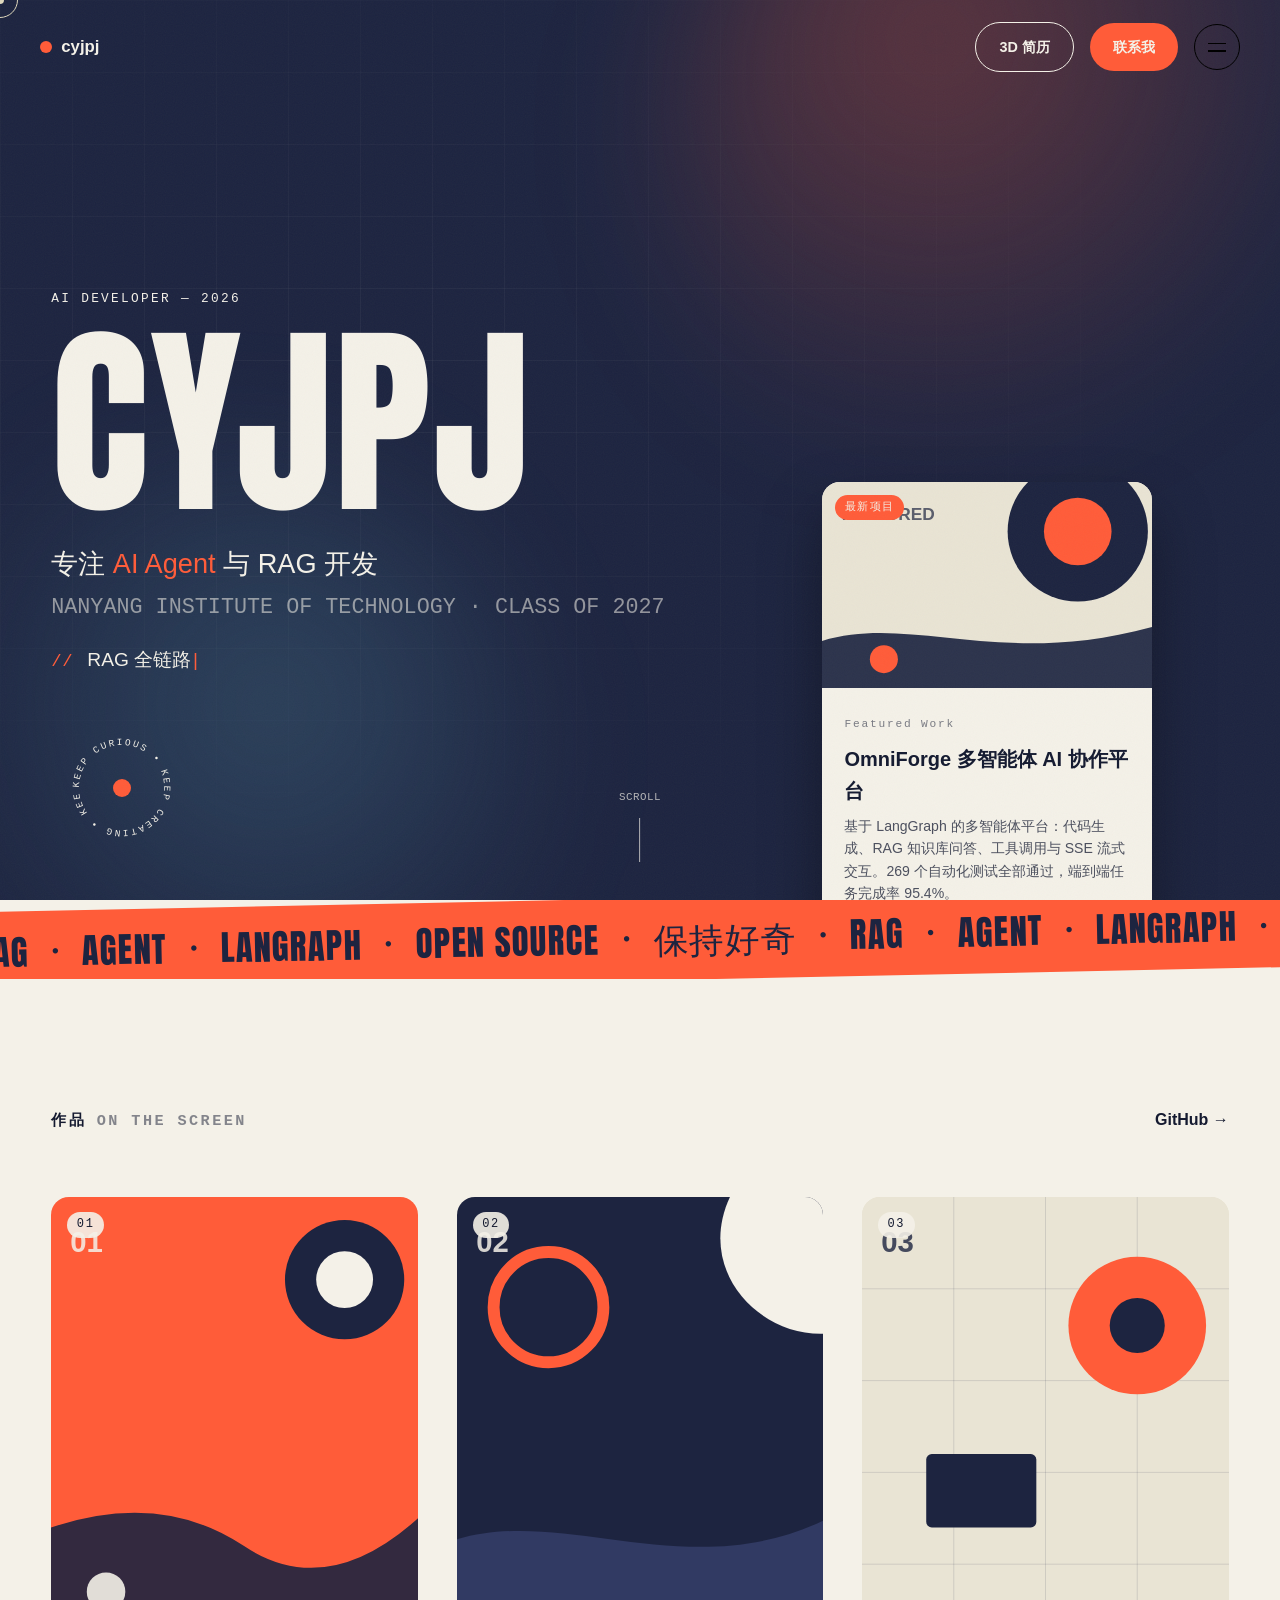
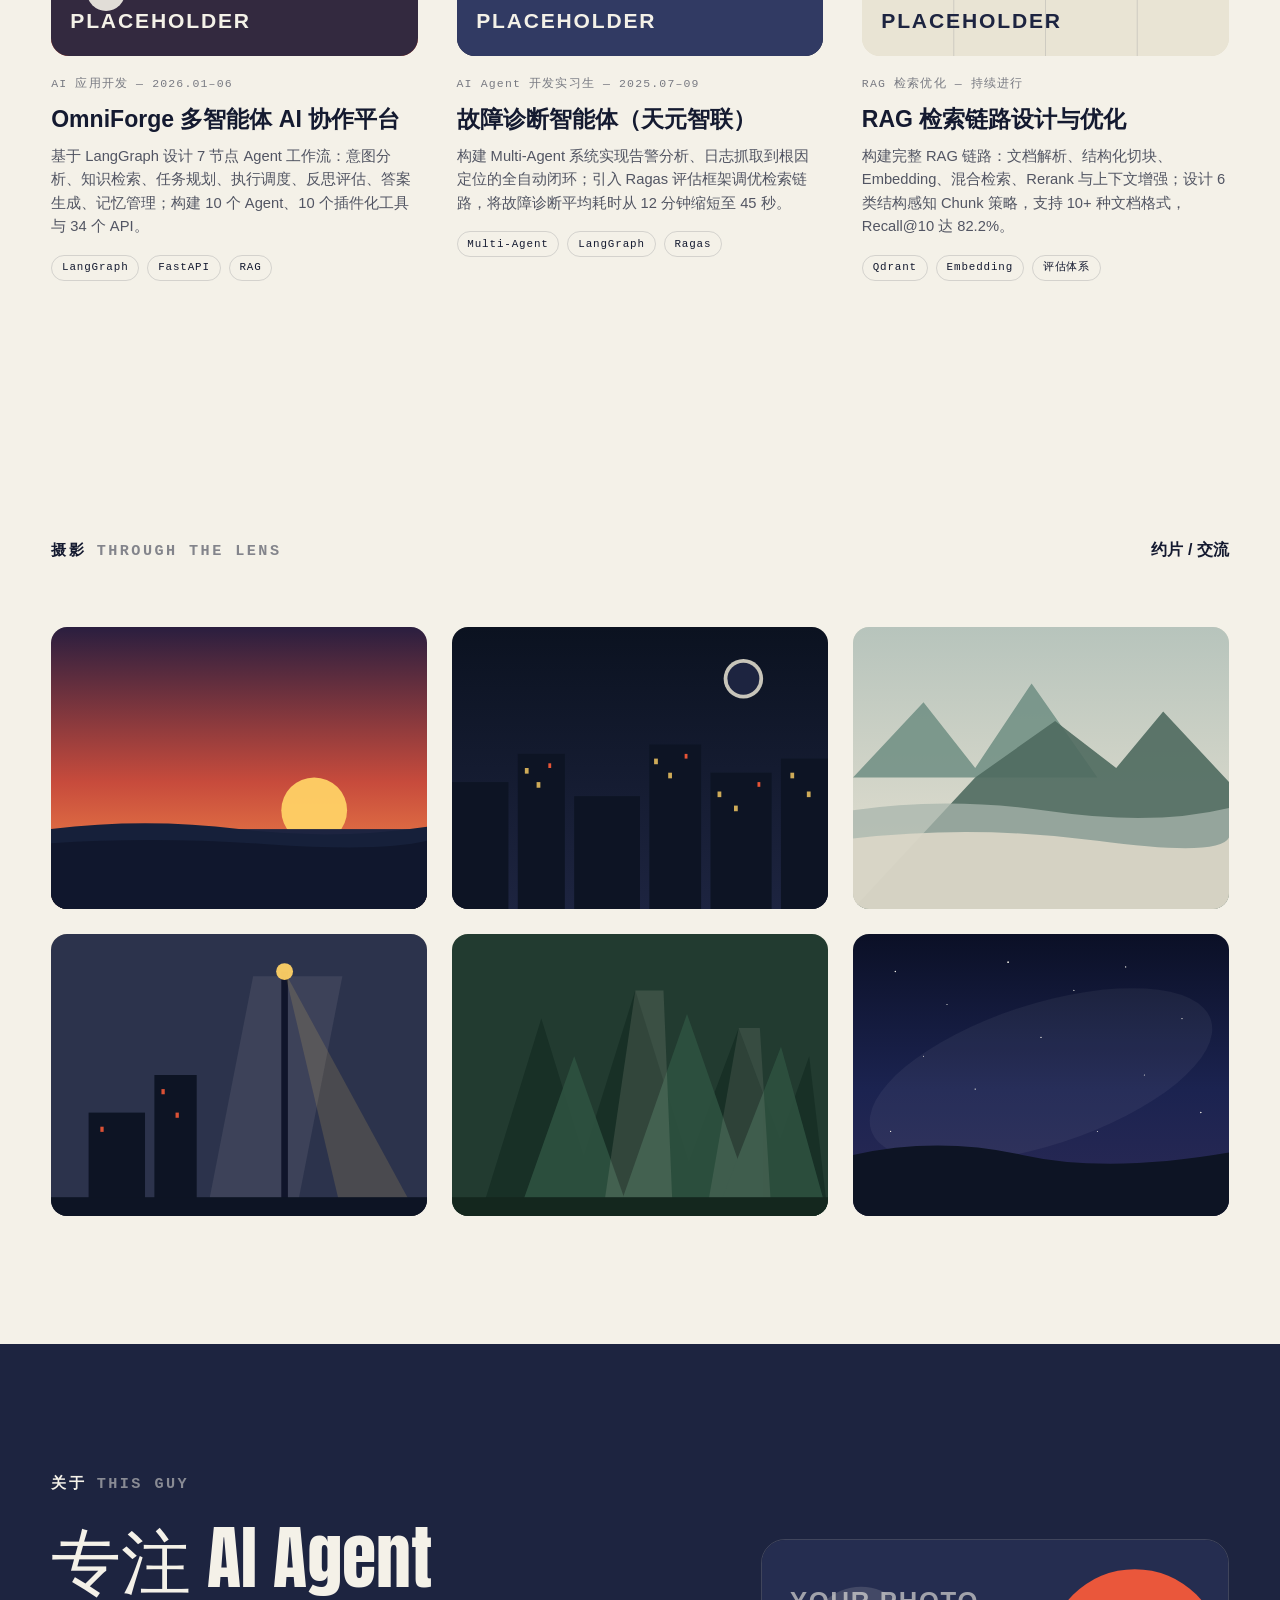
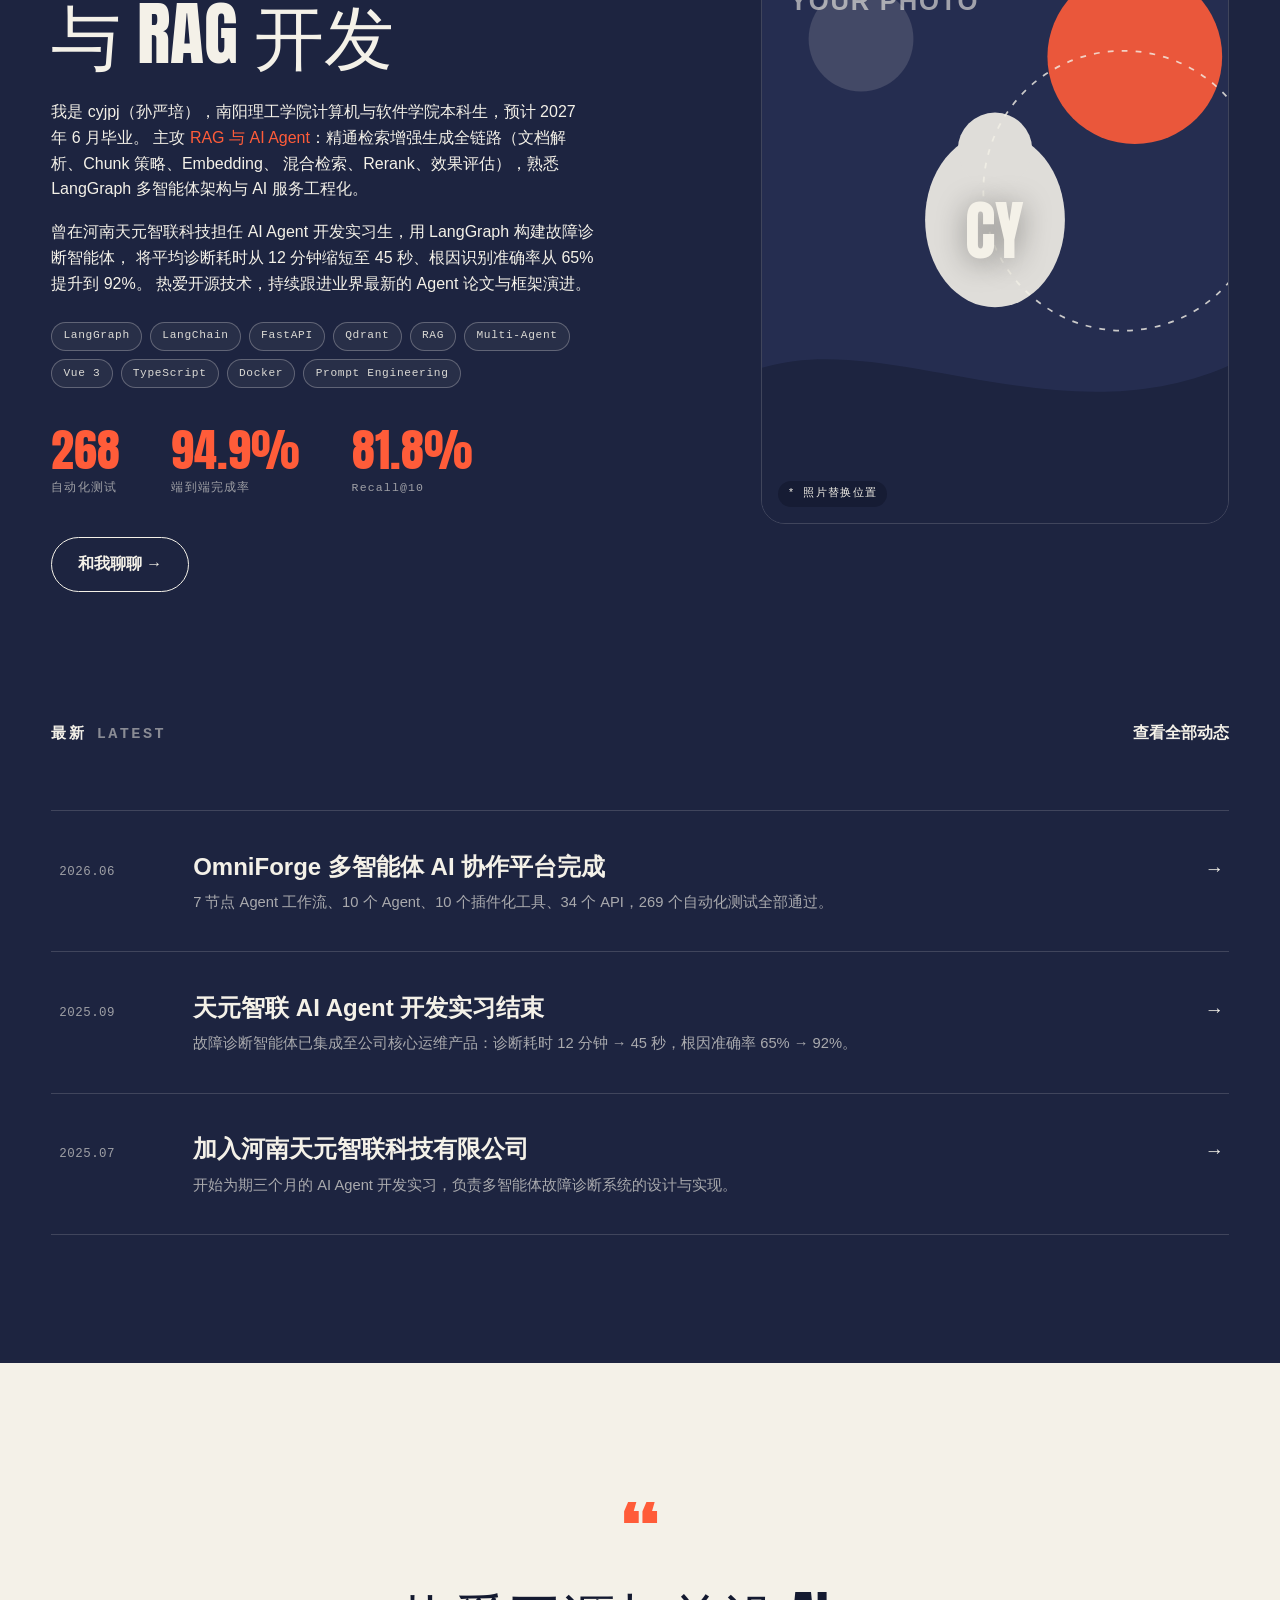
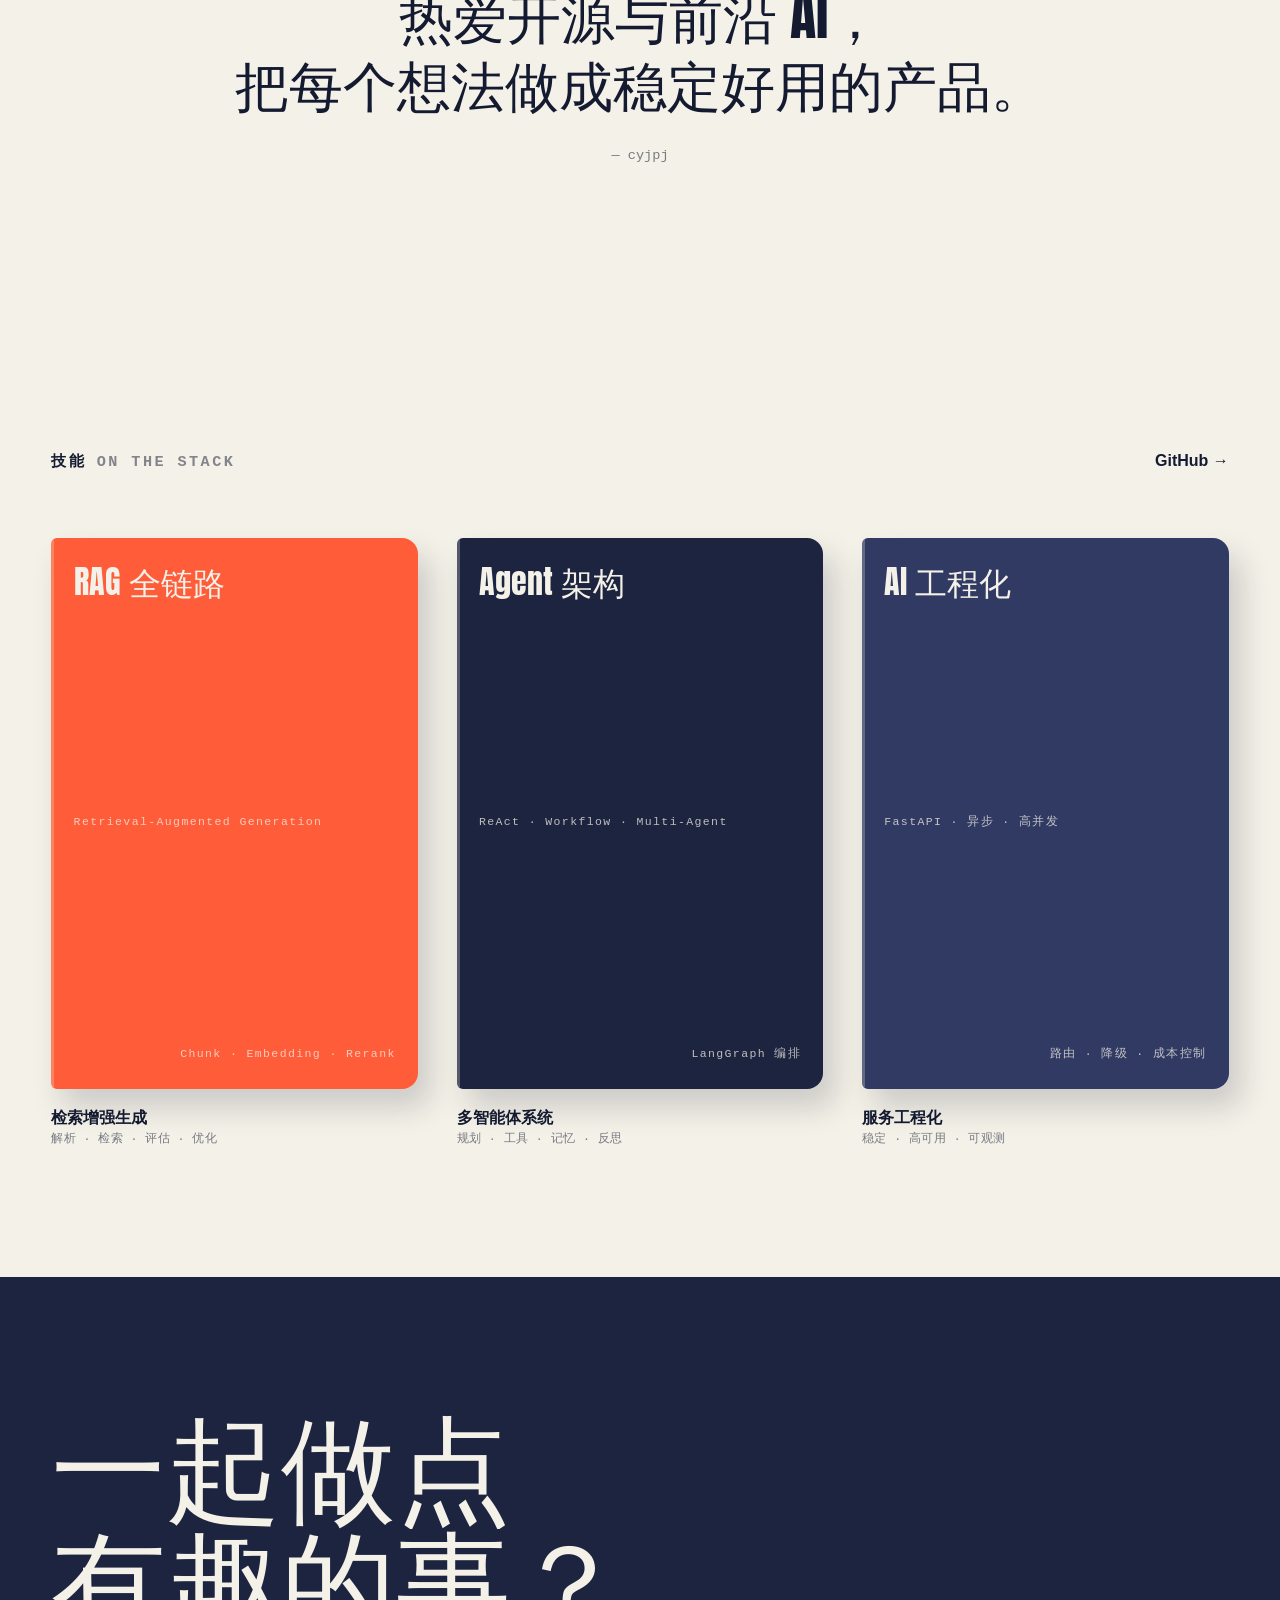
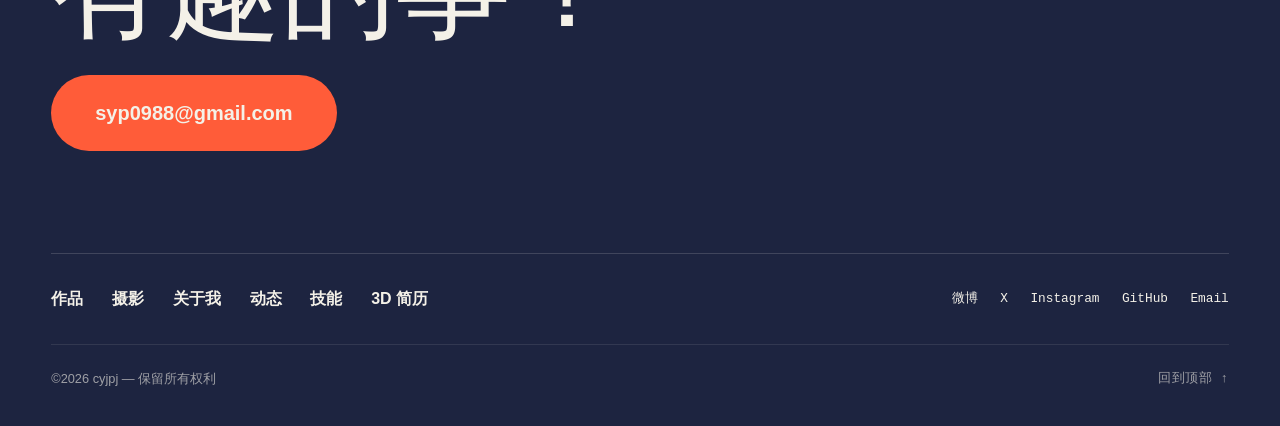
==== index.html @ 52d51491 "init: combined personal site (homepage + 3D resume)" ====
<!DOCTYPE html>
<html lang="zh-CN">
<head>
  <meta charset="UTF-8">
  <meta name="viewport" content="width=device-width, initial-scale=1">
  <title>cyjpj — AI 开发者 · RAG & Agent</title>
  <meta name="description" content="cyjpj（孙严培）——专注 RAG 与 AI Agent 开发的本科生，南阳理工学院计算机与软件学院。">

  <!-- Favicon（可替换为你自己的图标） -->
<link rel="icon" href="data:image/svg+xml,%3Csvg xmlns='http://www.w3.org/2000/svg' viewBox='0 0 64 64'%3E%3Crect width='64' height='64' rx='14' fill='%231D2440'/%3E%3Ccircle cx='46' cy='18' r='9' fill='%23FF5C39'/%3E%3Ctext x='14' y='46' font-family='Arial' font-weight='900' font-size='34' fill='%23F4F1E8'%3ECY%3C/text%3E%3C/svg%3E">

  <!-- 字体：Anton（英文大标题）+ Noto Sans SC（中文黑体）+ Space Grotesk（正文）+ Space Mono（标签） -->
  <link rel="preconnect" href="https://fonts.googleapis.com">
  <link rel="preconnect" href="https://fonts.gstatic.com" crossorigin>
  <link href="https://fonts.googleapis.com/css2?family=Anton&family=Noto+Sans+SC:wght@400;700;900&family=Space+Grotesk:wght@400;500;600&family=Space+Mono:wght@400;700&display=swap" rel="stylesheet">

  <link rel="stylesheet" href="css/style.css">
</head>
<body>

  <!-- ======== 顶部滚动进度条 ======== -->
  <div class="scroll-progress" id="scrollProgress" aria-hidden="true"></div>

  <!-- ======== 细腻噪点纹理 ======== -->
  <div class="noise-overlay" aria-hidden="true"></div>

  <!-- ======== 自定义光标（仅鼠标设备显示） ======== -->
  <div class="cursor-dot" aria-hidden="true"></div>
  <div class="cursor-ring" aria-hidden="true"></div>

  <!-- ======== 预加载动画：数字计数 + 进度条 ======== -->
  <div class="preloader" id="preloader" aria-hidden="true">
    <div class="preloader-inner">
      <span class="preloader-label">cyjpj</span>
      <span class="preloader-count" id="preloaderCount">000</span>
    </div>
    <div class="preloader-bar"><span id="preloaderBarFill"></span></div>
  </div>

  <!-- ======== 顶部导航 ======== -->
  <header class="header" id="header">
    <a class="logo" href="#top" aria-label="回到首页">
      <span class="logo-mark" aria-hidden="true"></span>
      cyjpj
    </a>
    <nav class="header-nav" aria-label="主导航">
      <a href="resume3d/site/" class="btn btn-pill btn-3d">3D 简历</a>
      <a href="#contact" class="btn btn-pill btn-coral">联系我</a>
      <button class="burger" id="burger" aria-label="打开菜单" aria-expanded="false" aria-controls="menu">
        <span class="burger-line"></span>
        <span class="burger-line"></span>
      </button>
    </nav>
  </header>

  <!-- ======== 全屏菜单 ======== -->
  <div class="menu" id="menu" aria-hidden="true">
    <nav class="menu-links" aria-label="全屏菜单">
      <a href="#works" class="menu-link"><span class="menu-index">01</span>作品</a>
      <a href="#photography" class="menu-link"><span class="menu-index">02</span>摄影</a>
      <a href="#about" class="menu-link"><span class="menu-index">03</span>关于我</a>
      <a href="#latest" class="menu-link"><span class="menu-index">04</span>动态</a>
      <a href="#skills" class="menu-link"><span class="menu-index">05</span>技能</a>
      <a href="#contact" class="menu-link"><span class="menu-index">06</span>联系</a>
      <a href="resume3d/site/" class="menu-link"><span class="menu-index">07</span>3D 简历</a>
    </nav>
    <div class="menu-foot">
      <p class="menu-mail">syp0988@gmail.com</p>
      <div class="menu-socials">
        <a href="#" aria-label="微博">微博</a>
        <a href="#" aria-label="X / Twitter">X</a>
        <a href="#" aria-label="Instagram">IG</a>
        <a href="#" aria-label="GitHub">GH</a>
      </div>
    </div>
  </div>

  <main id="top">
    <!-- ======== HERO ======== -->
    <section class="hero">
      <div class="hero-grid" aria-hidden="true"></div>
      <div class="container hero-inner">
        <p class="hero-eyebrow mono" data-reveal>AI DEVELOPER — 2026</p>
        <h1 class="hero-name" data-split aria-label="cyjpj">
          <span>cyjpj</span>
        </h1>
        <p class="hero-tagline" data-reveal>
          专注 <span class="accent-word">AI Agent</span> 与 RAG 开发<br>
          <span class="hero-tagline-en">NANYANG INSTITUTE OF TECHNOLOGY · CLASS OF 2027</span>
        </p>
        <p class="hero-roles" data-reveal>
          <span class="mono hero-roles-prefix">//</span>
          <span id="roleText">RAG 全链路设计</span><span class="caret" aria-hidden="true">|</span>
        </p>

        <!-- 最新作品卡片 -->
        <a href="#works" class="hero-card" data-reveal>
          <div class="hero-card-media">
            <img src="assets/featured.svg" alt="最新作品封面占位图">
            <span class="hero-card-badge mono">最新项目</span>
          </div>
          <div class="hero-card-body">
            <span class="mono hero-card-label">Featured Work</span>
            <h2>OmniForge 多智能体 AI 协作平台</h2>
            <p>基于 LangGraph 的多智能体平台：代码生成、RAG 知识库问答、工具调用与 SSE 流式交互。269 个自动化测试全部通过，端到端任务完成率 95.4%。</p>
            <span class="link-arrow">查看详情 →</span>
          </div>
        </a>
      </div>

      <!-- 旋转徽章 -->
      <div class="hero-badge" aria-hidden="true">
        <svg viewBox="0 0 100 100" class="hero-badge-svg">
          <defs>
            <path id="badgeCircle" d="M50,50 m-37,0 a37,37 0 1,1 74,0 a37,37 0 1,1 -74,0"></path>
          </defs>
          <text>
            <textPath href="#badgeCircle">KEEP CURIOUS • KEEP CREATING • KEEP GOING •</textPath>
          </text>
        </svg>
        <span class="hero-badge-dot"></span>
      </div>

      <div class="hero-scroll" aria-hidden="true">
        <span class="mono">SCROLL</span>
        <span class="hero-scroll-line"></span>
      </div>
    </section>

    <!-- ======== 滚动标语带 ======== -->
    <div class="marquee-outer" aria-hidden="true">
      <div class="marquee">
        <div class="marquee-track">
          <span>RAG</span><i>•</i><span>AGENT</span><i>•</i><span>LANGRAPH</span><i>•</i><span>OPEN SOURCE</span><i>•</i><span>保持好奇</span><i>•</i>
          <span>RAG</span><i>•</i><span>AGENT</span><i>•</i><span>LANGRAPH</span><i>•</i><span>OPEN SOURCE</span><i>•</i><span>保持好奇</span><i>•</i>
        </div>
      </div>
    </div>

    <!-- ======== 作品 ======== -->
    <section class="section works" id="works">
      <div class="container">
        <div class="section-head" data-reveal>
          <h2 class="section-label mono">作品 <em>on the screen</em></h2>
          <a href="https://github.com/syp0988-dotcom" target="_blank" rel="noopener noreferrer" class="link-arrow">GitHub →</a>
        </div>

        <div class="works-grid">
          <article class="work-card" data-reveal>
            <a href="#" class="work-card-link">
              <div class="work-media">
                <img src="assets/work-1.svg" alt="项目一占位图">
                <span class="work-num mono">01</span>
              </div>
              <div class="work-body">
                <p class="mono work-meta">AI 应用开发 — 2026.01–06</p>
                <h3>OmniForge 多智能体 AI 协作平台</h3>
                <p class="work-desc">基于 LangGraph 设计 7 节点 Agent 工作流：意图分析、知识检索、任务规划、执行调度、反思评估、答案生成、记忆管理；构建 10 个 Agent、10 个插件化工具与 34 个 API。</p>
                <div class="work-tags">
                  <span>LangGraph</span><span>FastAPI</span><span>RAG</span>
                </div>
              </div>
            </a>
          </article>

          <article class="work-card" data-reveal>
            <a href="#" class="work-card-link">
              <div class="work-media">
                <img src="assets/work-2.svg" alt="项目二占位图">
                <span class="work-num mono">02</span>
              </div>
              <div class="work-body">
                <p class="mono work-meta">AI Agent 开发实习生 — 2025.07–09</p>
                <h3>故障诊断智能体（天元智联）</h3>
                <p class="work-desc">构建 Multi-Agent 系统实现告警分析、日志抓取到根因定位的全自动闭环；引入 Ragas 评估框架调优检索链路，将故障诊断平均耗时从 12 分钟缩短至 45 秒。</p>
                <div class="work-tags">
                  <span>Multi-Agent</span><span>LangGraph</span><span>Ragas</span>
                </div>
              </div>
            </a>
          </article>

          <article class="work-card" data-reveal>
            <a href="#" class="work-card-link">
              <div class="work-media">
                <img src="assets/work-3.svg" alt="项目三占位图">
                <span class="work-num mono">03</span>
              </div>
              <div class="work-body">
                <p class="mono work-meta">RAG 检索优化 — 持续进行</p>
                <h3>RAG 检索链路设计与优化</h3>
                <p class="work-desc">构建完整 RAG 链路：文档解析、结构化切块、Embedding、混合检索、Rerank 与上下文增强；设计 6 类结构感知 Chunk 策略，支持 10+ 种文档格式，Recall@10 达 82.2%。</p>
                <div class="work-tags">
                  <span>Qdrant</span><span>Embedding</span><span>评估体系</span>
                </div>
              </div>
            </a>
          </article>
        </div>
      </div>
    </section>

    <!-- ======== 摄影 ======== -->
    <section class="section photography" id="photography">
      <div class="container">
        <div class="section-head" data-reveal>
          <h2 class="section-label mono">摄影 <em>through the lens</em></h2>
          <a href="#contact" class="link-arrow">约片 / 交流</a>
        </div>

        <div class="photo-grid">
          <figure class="photo-card" data-reveal>
            <button class="photo-open" data-full="assets/photo-1.svg" data-caption="日落时分 · 海边" aria-label="查看大图：日落时分">
              <img src="assets/photo-1.svg" alt="日落时分" loading="lazy">
              <figcaption>
                <span class="photo-title">日落时分</span>
                <span class="mono photo-loc">海边 · 占位照片</span>
              </figcaption>
            </button>
          </figure>
          <figure class="photo-card" data-reveal>
            <button class="photo-open" data-full="assets/photo-2.svg" data-caption="城市夜色 · 街头" aria-label="查看大图：城市夜色">
              <img src="assets/photo-2.svg" alt="城市夜色" loading="lazy">
              <figcaption>
                <span class="photo-title">城市夜色</span>
                <span class="mono photo-loc">街头 · 占位照片</span>
              </figcaption>
            </button>
          </figure>
          <figure class="photo-card" data-reveal>
            <button class="photo-open" data-full="assets/photo-3.svg" data-caption="山间晨雾 · 远行" aria-label="查看大图：山间晨雾">
              <img src="assets/photo-3.svg" alt="山间晨雾" loading="lazy">
              <figcaption>
                <span class="photo-title">山间晨雾</span>
                <span class="mono photo-loc">远行 · 占位照片</span>
              </figcaption>
            </button>
          </figure>
          <figure class="photo-card" data-reveal>
            <button class="photo-open" data-full="assets/photo-4.svg" data-caption="街头光影 · 老城" aria-label="查看大图：街头光影">
              <img src="assets/photo-4.svg" alt="街头光影" loading="lazy">
              <figcaption>
                <span class="photo-title">街头光影</span>
                <span class="mono photo-loc">老城 · 占位照片</span>
              </figcaption>
            </button>
          </figure>
          <figure class="photo-card" data-reveal>
            <button class="photo-open" data-full="assets/photo-5.svg" data-caption="森林深处 · 徒步" aria-label="查看大图：森林深处">
              <img src="assets/photo-5.svg" alt="森林深处" loading="lazy">
              <figcaption>
                <span class="photo-title">森林深处</span>
                <span class="mono photo-loc">徒步 · 占位照片</span>
              </figcaption>
            </button>
          </figure>
          <figure class="photo-card" data-reveal>
            <button class="photo-open" data-full="assets/photo-6.svg" data-caption="星空之下 · 露营" aria-label="查看大图：星空之下">
              <img src="assets/photo-6.svg" alt="星空之下" loading="lazy">
              <figcaption>
                <span class="photo-title">星空之下</span>
                <span class="mono photo-loc">露营 · 占位照片</span>
              </figcaption>
            </button>
          </figure>
        </div>
      </div>
    </section>

    <!-- ======== 关于我 ======== -->
    <section class="section about" id="about">
      <div class="container about-grid">
        <div class="about-copy">
          <h2 class="section-label mono section-label-light" data-reveal>关于 <em>this guy</em></h2>
          <h3 class="about-headline" data-split data-reveal>专注 AI Agent<br>与 RAG 开发</h3>
          <p class="about-text" data-reveal>
            我是 cyjpj（孙严培），南阳理工学院计算机与软件学院本科生，预计 2027 年 6 月毕业。
            主攻 <em>RAG 与 AI Agent</em>：精通检索增强生成全链路（文档解析、Chunk 策略、Embedding、
            混合检索、Rerank、效果评估），熟悉 LangGraph 多智能体架构与 AI 服务工程化。
          </p>
          <p class="about-text" data-reveal>
            曾在河南天元智联科技担任 AI Agent 开发实习生，用 LangGraph 构建故障诊断智能体，
            将平均诊断耗时从 12 分钟缩短至 45 秒、根因识别准确率从 65% 提升到 92%。
            热爱开源技术，持续跟进业界最新的 Agent 论文与框架演进。
          </p>
          <div class="skill-chips" data-reveal>
            <span>LangGraph</span><span>LangChain</span><span>FastAPI</span><span>Qdrant</span><span>RAG</span><span>Multi-Agent</span><span>Vue 3</span><span>TypeScript</span><span>Docker</span><span>Prompt Engineering</span>
          </div>
          <div class="about-stats" data-reveal>
            <div class="stat"><strong data-count="269" data-suffix="">0</strong><span>自动化测试</span></div>
            <div class="stat"><strong data-count="95.4" data-suffix="%">0</strong><span>端到端完成率</span></div>
            <div class="stat"><strong data-count="82.2" data-suffix="%">0</strong><span>Recall@10</span></div>
          </div>
          <a href="#contact" class="btn btn-pill btn-outline" data-reveal>和我聊聊 →</a>
        </div>

        <div class="about-portrait" data-reveal>
          <img src="assets/portrait.svg" alt="个人照片占位图">
          <span class="portrait-initials">CY</span>
          <span class="portrait-tag mono">* 照片替换位置</span>
        </div>
      </div>
    </section>

    <!-- ======== 最新动态 ======== -->
    <section class="section latest" id="latest">
      <div class="container">
        <div class="section-head" data-reveal>
          <h2 class="section-label mono section-label-light">最新 <em>Latest</em></h2>
          <a href="#" class="link-arrow">查看全部动态</a>
        </div>

        <div class="news-list">
          <a href="#" class="news-item" data-reveal>
            <time class="mono news-date">2026.06</time>
            <div class="news-body">
              <h3>OmniForge 多智能体 AI 协作平台完成</h3>
              <p>7 节点 Agent 工作流、10 个 Agent、10 个插件化工具、34 个 API，269 个自动化测试全部通过。</p>
            </div>
            <span class="news-arrow mono">→</span>
          </a>
          <a href="#" class="news-item" data-reveal>
            <time class="mono news-date">2025.09</time>
            <div class="news-body">
              <h3>天元智联 AI Agent 开发实习结束</h3>
              <p>故障诊断智能体已集成至公司核心运维产品：诊断耗时 12 分钟 → 45 秒，根因准确率 65% → 92%。</p>
            </div>
            <span class="news-arrow mono">→</span>
          </a>
          <a href="#" class="news-item" data-reveal>
            <time class="mono news-date">2025.07</time>
            <div class="news-body">
              <h3>加入河南天元智联科技有限公司</h3>
              <p>开始为期三个月的 AI Agent 开发实习，负责多智能体故障诊断系统的设计与实现。</p>
            </div>
            <span class="news-arrow mono">→</span>
          </a>
        </div>
      </div>
    </section>

    <!-- ======== 金句 ======== -->
    <section class="quote" data-reveal>
      <div class="container">
        <blockquote>
          <span class="quote-mark" aria-hidden="true">“</span>
          <p data-split>热爱开源与前沿 AI，<br>把每个想法做成稳定好用的产品。</p>
          <cite>— cyjpj</cite>
        </blockquote>
      </div>
    </section>

    <!-- ======== 书籍 ======== -->
    <section class="section books" id="skills">
      <div class="container">
        <div class="section-head" data-reveal>
          <h2 class="section-label mono">技能 <em>on the stack</em></h2>
          <a href="https://github.com/syp0988-dotcom" target="_blank" rel="noopener noreferrer" class="link-arrow">GitHub →</a>
        </div>

        <div class="books-grid">
          <a href="#" class="book" data-reveal>
            <div class="book-cover cover-a">
              <span class="book-title">RAG 全链路</span>
              <span class="book-author mono">Retrieval-Augmented Generation</span>
              <span class="book-year mono">Chunk · Embedding · Rerank</span>
            </div>
            <p class="book-name">检索增强生成</p>
            <p class="mono book-sub">解析 · 检索 · 评估 · 优化</p>
          </a>
          <a href="#" class="book" data-reveal>
            <div class="book-cover cover-b">
              <span class="book-title">Agent 架构</span>
              <span class="book-author mono">ReAct · Workflow · Multi-Agent</span>
              <span class="book-year mono">LangGraph 编排</span>
            </div>
            <p class="book-name">多智能体系统</p>
            <p class="mono book-sub">规划 · 工具 · 记忆 · 反思</p>
          </a>
          <a href="#" class="book" data-reveal>
            <div class="book-cover cover-c">
              <span class="book-title">AI 工程化</span>
              <span class="book-author mono">FastAPI · 异步 · 高并发</span>
              <span class="book-year mono">路由 · 降级 · 成本控制</span>
            </div>
            <p class="book-name">服务工程化</p>
            <p class="mono book-sub">稳定 · 高可用 · 可观测</p>
          </a>
        </div>
      </div>
    </section>
  </main>

  <!-- ======== 联系 / 页脚 ======== -->
  <footer class="footer" id="contact">
    <div class="container">
      <h2 class="footer-headline" data-split>一起做点<br>有趣的事？</h2>
      <a href="mailto:syp0988@gmail.com" class="btn btn-pill btn-coral btn-big" data-reveal>syp0988@gmail.com</a>

      <div class="footer-mid">
        <nav class="footer-nav" aria-label="页脚导航">
          <a href="#works">作品</a>
          <a href="#photography">摄影</a>
          <a href="#about">关于我</a>
          <a href="#latest">动态</a>
          <a href="#skills">技能</a>
          <a href="resume3d/site/">3D 简历</a>
        </nav>
        <div class="footer-socials">
          <a href="#" aria-label="微博">微博</a>
          <a href="#" aria-label="X / Twitter">X</a>
          <a href="#" aria-label="Instagram">Instagram</a>
          <a href="#" aria-label="GitHub">GitHub</a>
          <a href="#" aria-label="邮件">Email</a>
        </div>
      </div>

      <div class="footer-bottom">
        <p>©2026 cyjpj — 保留所有权利</p>
        <a href="#top" class="to-top mono">回到顶部 ↑</a>
      </div>
    </div>
  </footer>

  <!-- ======== 回到顶部 ======== -->
  <button class="to-top-btn" id="toTopBtn" aria-label="回到顶部" title="回到顶部">↑</button>

  <!-- ======== 灯箱（摄影大图） ======== -->
  <div class="lightbox" id="lightbox" aria-hidden="true">
    <button class="lightbox-close" id="lightboxClose" aria-label="关闭">&times;</button>
    <figure class="lightbox-figure">
      <img id="lightboxImg" src="" alt="">
      <figcaption id="lightboxCaption"></figcaption>
    </figure>
  </div>

  <script src="js/main.js"></script>
</body>
</html>
---- css/style.css ----
/* ============================================================
   个人网站 — 灵感来自 Trevor Noah 官网
   配色：深藏青 + 米白 + 珊瑚橙
   字体：Anton / Noto Sans SC / Space Grotesk / Space Mono
   ============================================================ */

:root {
  --navy: #1d2440;
  --navy-2: #252d50;
  --navy-3: #313a63;
  --cream: #f4f1e8;
  --cream-2: #e9e4d4;
  --coral: #ff5c39;
  --ink: #141a30;
  --line-dark: rgba(244, 241, 232, 0.16);
  --line-light: rgba(20, 26, 48, 0.14);

  --font-display: "Anton", "Noto Sans SC", sans-serif;
  --font-body: "Space Grotesk", "Noto Sans SC", sans-serif;
  --font-mono: "Space Mono", monospace;

  --ease-out: cubic-bezier(0.16, 1, 0.3, 1);
  --speed: 0.9s;
}

*,
*::before,
*::after {
  box-sizing: border-box;
  margin: 0;
  padding: 0;
}

html {
  scroll-behavior: smooth;
}

body {
  font-family: var(--font-body);
  background: var(--cream);
  color: var(--ink);
  line-height: 1.6;
  overflow-x: hidden;
  -webkit-font-smoothing: antialiased;
}

img {
  display: block;
  max-width: 100%;
}

a {
  color: inherit;
  text-decoration: none;
}

::selection {
  background: var(--coral);
  color: var(--cream);
}

.mono {
  font-family: var(--font-mono);
  letter-spacing: 0.04em;
}

.container {
  width: min(1200px, 92vw);
  margin-inline: auto;
}

.btn {
  display: inline-flex;
  align-items: center;
  justify-content: center;
  gap: 0.5em;
  font-weight: 600;
  cursor: pointer;
  transition: transform 0.35s var(--ease-out);
}

.btn:hover {
  transform: translateY(-2px);
}

.btn-pill {
  position: relative;
  overflow: hidden;
  border-radius: 100px;
  padding: 0.85em 1.6em;
  isolation: isolate;
}

.btn-pill::after {
  content: "";
  position: absolute;
  inset: 0;
  z-index: -1;
  background: var(--cream);
  transform: scaleX(0);
  transform-origin: right;
  transition: transform 0.5s var(--ease-out);
}

.btn-pill:hover::after {
  transform: scaleX(1);
  transform-origin: left;
}

.btn-coral {
  background: var(--coral);
  color: var(--cream);
}

.btn-outline {
  border: 1.5px solid var(--cream);
  color: var(--cream);
}

.btn-3d {
  border: 1.5px solid currentColor;
  background: transparent;
  color: inherit;
}

.btn-3d::after {
  background: var(--coral);
}

.btn-3d:hover {
  color: var(--cream);
}

.btn-big {
  font-size: clamp(1rem, 2vw, 1.25rem);
  padding: 1.1em 2.2em;
}

.link-arrow {
  display: inline-flex;
  align-items: center;
  gap: 0.6em;
  font-weight: 600;
  transition: gap 0.35s var(--ease-out);
}

.link-arrow:hover {
  gap: 1.1em;
}

/* ---------- 顶部滚动进度条 ---------- */
.scroll-progress {
  position: fixed;
  top: 0;
  left: 0;
  height: 3px;
  width: 0%;
  background: linear-gradient(90deg, var(--coral), #ff9a4d);
  z-index: 120;
  pointer-events: none;
}

/* ---------- 自定义光标 ---------- */
.cursor-dot,
.cursor-ring {
  position: fixed;
  top: 0;
  left: 0;
  pointer-events: none;
  z-index: 300;
  border-radius: 50%;
  mix-blend-mode: difference;
  background: #fff;
}

.cursor-dot {
  width: 8px;
  height: 8px;
  margin: -4px 0 0 -4px;
}

.cursor-ring {
  width: 36px;
  height: 36px;
  margin: -18px 0 0 -18px;
  background: transparent;
  border: 1.5px solid #fff;
  transition: transform 0.25s var(--ease-out), opacity 0.3s;
}

.cursor-ring.is-hover {
  transform: scale(1.7);
  opacity: 0.6;
}

@media (hover: none), (pointer: coarse) {
  .cursor-dot,
  .cursor-ring {
    display: none;
  }
}

/* ---------- 预加载器 ---------- */
.preloader {
  position: fixed;
  inset: 0;
  z-index: 200;
  background: var(--navy);
  color: var(--cream);
  display: flex;
  flex-direction: column;
  justify-content: flex-end;
  transition: transform 0.9s var(--ease-out) 0.15s;
}

.preloader.is-done {
  transform: translateY(-100%);
}

.preloader-inner {
  display: flex;
  align-items: flex-end;
  justify-content: space-between;
  padding: clamp(1.2rem, 4vw, 2.5rem);
}

.preloader-label {
  font-family: var(--font-mono);
  font-size: 0.85rem;
  letter-spacing: 0.12em;
  opacity: 0.6;
}

.preloader-count {
  font-family: var(--font-display);
  font-size: clamp(4rem, 14vw, 10rem);
  line-height: 0.9;
}

.preloader-bar {
  width: 100%;
  height: 4px;
  background: rgba(244, 241, 232, 0.15);
}

.preloader-bar span {
  display: block;
  height: 100%;
  width: 0%;
  background: var(--coral);
}

/* ---------- 顶部导航 ---------- */
.header {
  position: fixed;
  top: 0;
  left: 0;
  right: 0;
  z-index: 100;
  display: flex;
  align-items: center;
  justify-content: space-between;
  padding: 1.4rem clamp(1.2rem, 4vw, 2.5rem);
  color: var(--cream);
  transition: color 0.4s, background 0.4s, padding 0.4s;
}

.header.is-solid {
  background: rgba(244, 241, 232, 0.85);
  backdrop-filter: blur(14px);
  color: var(--ink);
  padding-block: 1rem;
  box-shadow: 0 1px 0 var(--line-light);
}

.logo {
  display: inline-flex;
  align-items: center;
  gap: 0.55em;
  font-weight: 700;
  font-size: 1.05rem;
}

.logo-mark {
  width: 12px;
  height: 12px;
  border-radius: 50%;
  background: var(--coral);
}

.header-nav {
  display: flex;
  align-items: center;
  gap: 1rem;
}

.header-nav .btn {
  font-size: 0.9rem;
}

.burger {
  position: relative;
  width: 46px;
  height: 46px;
  border-radius: 50%;
  border: 1.5px solid currentColor;
  background: transparent;
  cursor: pointer;
  display: grid;
  place-content: center;
  gap: 6px;
  transition: transform 0.3s;
}

.burger:hover {
  transform: scale(1.06);
}

.burger-line {
  display: block;
  width: 18px;
  height: 1.6px;
  background: currentColor;
  transition: transform 0.4s var(--ease-out), background 0.3s;
}

.burger.is-open .burger-line:first-child {
  transform: translateY(3.8px) rotate(45deg);
}

.burger.is-open .burger-line:last-child {
  transform: translateY(-3.8px) rotate(-45deg);
}

/* ---------- 全屏菜单 ---------- */
.menu {
  position: fixed;
  inset: 0;
  z-index: 150;
  background: var(--navy);
  color: var(--cream);
  display: flex;
  flex-direction: column;
  justify-content: space-between;
  padding: 7rem clamp(1.5rem, 6vw, 5rem) 2.5rem;
  clip-path: circle(0% at calc(100% - 2.6rem) 2.6rem);
  transition: clip-path 0.7s var(--ease-out);
  visibility: hidden;
}

.menu.is-open {
  clip-path: circle(150% at calc(100% - 2.6rem) 2.6rem);
  visibility: visible;
}

.menu-links {
  display: flex;
  flex-direction: column;
  gap: clamp(0.4rem, 1.2vh, 1rem);
}

.menu-link {
  display: flex;
  align-items: baseline;
  gap: 1.2rem;
  font-family: var(--font-display);
  font-size: clamp(2.4rem, 7.5vw, 4.6rem);
  line-height: 1.15;
  text-transform: uppercase;
  transform: translateY(120%);
  opacity: 0;
  transition: transform 0.8s var(--ease-out), opacity 0.5s, color 0.3s;
  transition-delay: 0s;
}

.menu.is-open .menu-link {
  transform: translateY(0);
  opacity: 1;
}

.menu-link:hover {
  color: var(--coral);
}

.menu.is-open .menu-link:nth-child(1) { transition-delay: 0.18s; }
.menu.is-open .menu-link:nth-child(2) { transition-delay: 0.26s; }
.menu.is-open .menu-link:nth-child(3) { transition-delay: 0.34s; }
.menu.is-open .menu-link:nth-child(4) { transition-delay: 0.42s; }
.menu.is-open .menu-link:nth-child(5) { transition-delay: 0.5s; }
.menu.is-open .menu-link:nth-child(6) { transition-delay: 0.58s; }
.menu.is-open .menu-link:nth-child(7) { transition-delay: 0.66s; }

.menu-index {
  font-family: var(--font-mono);
  font-size: 0.9rem;
  align-self: center;
  opacity: 0.55;
}

.menu-foot {
  display: flex;
  align-items: center;
  justify-content: space-between;
  gap: 1.5rem;
  flex-wrap: wrap;
  border-top: 1px solid var(--line-dark);
  padding-top: 1.6rem;
  opacity: 0;
  transition: opacity 0.6s 0.55s;
}

.menu.is-open .menu-foot {
  opacity: 1;
}

.menu-socials,
.footer-socials {
  display: flex;
  gap: 1.4rem;
  font-family: var(--font-mono);
  font-size: 0.8rem;
}

.menu-socials a:hover,
.footer-socials a:hover {
  color: var(--coral);
}

/* ---------- HERO ---------- */
.hero {
  position: relative;
  min-height: 100svh;
  background: var(--navy);
  color: var(--cream);
  overflow: hidden;
  padding: 7rem 0 3rem;
  display: flex;
  align-items: center;
}

.hero-grid {
  position: absolute;
  inset: 0;
  z-index: 1;
  background-image:
    linear-gradient(rgba(244, 241, 232, 0.05) 1px, transparent 1px),
    linear-gradient(90deg, rgba(244, 241, 232, 0.05) 1px, transparent 1px);
  background-size: 72px 72px;
  mask-image: radial-gradient(ellipse at 30% 40%, #000 0%, transparent 70%);
}

/* 动态渐变光晕 */
.hero::before,
.hero::after {
  content: "";
  position: absolute;
  border-radius: 50%;
  filter: blur(70px);
  pointer-events: none;
  z-index: 1;
}

.hero::before {
  width: 60vmax;
  height: 60vmax;
  top: -18vmax;
  right: -12vmax;
  background: radial-gradient(circle at 35% 35%, rgba(255, 92, 57, 0.30), transparent 60%);
  animation: aurora-drift-1 20s ease-in-out infinite alternate;
}

.hero::after {
  width: 52vmax;
  height: 52vmax;
  bottom: -16vmax;
  left: -10vmax;
  background: radial-gradient(circle at 60% 40%, rgba(125, 227, 244, 0.18), transparent 60%);
  animation: aurora-drift-2 26s ease-in-out infinite alternate;
}

@keyframes aurora-drift-1 {
  to {
    transform: translate(-9vmax, 7vmax) scale(1.18);
  }
}

@keyframes aurora-drift-2 {
  to {
    transform: translate(11vmax, -9vmax) scale(1.12);
  }
}

.hero-inner {
  position: relative;
  z-index: 2;
}

.hero-eyebrow {
  font-size: 0.8rem;
  opacity: 0.65;
  letter-spacing: 0.18em;
  margin-bottom: 1.2rem;
}

.hero-name {
  font-family: var(--font-display);
  font-weight: 400;
  font-size: clamp(4.4rem, 16vw, 13rem);
  line-height: 0.92;
  letter-spacing: 0.01em;
  text-transform: uppercase;
}

.hero-tagline {
  margin-top: 1.6rem;
  font-size: clamp(1.15rem, 2.4vw, 1.7rem);
  font-weight: 500;
  opacity: 0.92;
}

.accent-word {
  color: var(--coral);
  font-style: normal;
}

.hero-tagline-en {
  display: block;
  font-family: var(--font-mono);
  font-size: 0.8em;
  opacity: 0.55;
  margin-top: 0.3rem;
}

/* 角色轮播（打字机效果） */
.hero-roles {
  margin-top: 1.2rem;
  font-size: clamp(1rem, 1.8vw, 1.2rem);
  font-weight: 500;
  color: var(--cream);
  opacity: 0.85;
}

.hero-roles-prefix {
  color: var(--coral);
  margin-right: 0.5em;
  font-size: 0.9em;
}

.caret {
  color: var(--coral);
  margin-left: 0.1em;
  animation: caret-blink 1s steps(1) infinite;
}

@keyframes caret-blink {
  50% {
    opacity: 0;
  }
}

/* 最新作品卡片 */
.hero-card {
  position: absolute;
  right: 6vw;
  top: 50%;
  transform: translateY(-50%) rotate(2deg);
  width: min(330px, 36vw);
  background: var(--cream);
  color: var(--ink);
  border-radius: 18px;
  overflow: hidden;
  box-shadow: 0 30px 60px rgba(0, 0, 0, 0.35);
  transition: transform 0.6s var(--ease-out);
}

.hero-card:hover {
  transform: translateY(calc(-50% - 8px)) rotate(0deg);
}

.hero-card-media {
  position: relative;
  aspect-ratio: 16/10;
  overflow: hidden;
}

.hero-card-media img {
  width: 100%;
  height: 100%;
  object-fit: cover;
  transition: transform 0.8s var(--ease-out);
}

.hero-card:hover .hero-card-media img {
  transform: scale(1.06);
}

.hero-card-badge {
  position: absolute;
  top: 0.8rem;
  left: 0.8rem;
  background: var(--coral);
  color: var(--cream);
  font-size: 0.68rem;
  letter-spacing: 0.14em;
  padding: 0.35em 0.9em;
  border-radius: 100px;
}

.hero-card-body {
  padding: 1.3rem 1.4rem 1.5rem;
}

.hero-card-label {
  font-size: 0.7rem;
  letter-spacing: 0.16em;
  opacity: 0.55;
}

.hero-card-body h2 {
  font-size: 1.25rem;
  margin: 0.5rem 0;
}

.hero-card-body p {
  font-size: 0.88rem;
  opacity: 0.75;
  margin-bottom: 1rem;
}

.hero-card-body .link-arrow {
  font-size: 0.9rem;
}

/* 旋转徽章 */
.hero-badge {
  position: absolute;
  left: clamp(1.2rem, 5vw, 4rem);
  bottom: 3.4rem;
  width: clamp(90px, 9vw, 118px);
  height: clamp(90px, 9vw, 118px);
  z-index: 2;
}

.hero-badge-svg {
  width: 100%;
  height: 100%;
  animation: spin 16s linear infinite;
}

.hero-badge-svg text {
  font-family: var(--font-mono);
  font-size: 8.2px;
  letter-spacing: 0.22em;
  fill: var(--cream);
  text-transform: uppercase;
}

.hero-badge-dot {
  position: absolute;
  inset: 0;
  margin: auto;
  width: 18px;
  height: 18px;
  border-radius: 50%;
  background: var(--coral);
}

@keyframes spin {
  to {
    transform: rotate(360deg);
  }
}

/* 滚动提示 */
.hero-scroll {
  position: absolute;
  bottom: 2.4rem;
  left: 50%;
  transform: translateX(-50%);
  z-index: 2;
  display: flex;
  flex-direction: column;
  align-items: center;
  gap: 0.7rem;
  font-size: 0.68rem;
  letter-spacing: 0.22em;
  opacity: 0.7;
}

.hero-scroll-line {
  width: 1px;
  height: 44px;
  background: var(--cream);
  overflow: hidden;
  position: relative;
}

.hero-scroll-line::after {
  content: "";
  position: absolute;
  left: 0;
  top: -100%;
  width: 100%;
  height: 100%;
  background: var(--coral);
  animation: scrollLine 2s var(--ease-out) infinite;
}

@keyframes scrollLine {
  to {
    top: 100%;
  }
}

/* ---------- 标语滚动带 ---------- */
.marquee-outer {
  overflow: hidden;
}

.marquee {
  background: var(--coral);
  color: var(--navy);
  overflow: hidden;
  padding: 0.8rem 0;
  width: 100%;
  transform: rotate(-1.2deg) scale(1.04);
}

.marquee-track {
  display: flex;
  align-items: center;
  gap: 1.4rem;
  width: max-content;
  animation: marquee 22s linear infinite;
}

.marquee-track span {
  font-family: var(--font-display);
  font-size: clamp(1.4rem, 2.6vw, 2.2rem);
  letter-spacing: 0.04em;
  text-transform: uppercase;
  white-space: nowrap;
}

.marquee-track i {
  font-style: normal;
  font-size: 1.2rem;
}

@keyframes marquee {
  to {
    transform: translateX(-50%);
  }
}

/* ---------- 通用区块 ---------- */
.section {
  padding: clamp(5rem, 10vw, 9rem) 0;
}

.section-head {
  display: flex;
  align-items: baseline;
  justify-content: space-between;
  gap: 1.5rem;
  flex-wrap: wrap;
  margin-bottom: clamp(2.5rem, 5vw, 4rem);
}

.section-label {
  font-size: clamp(0.8rem, 1.3vw, 0.95rem);
  letter-spacing: 0.16em;
  text-transform: uppercase;
  display: flex;
  gap: 0.7em;
}

.section-label em {
  font-style: normal;
  opacity: 0.5;
}

.section-label-light {
  color: var(--cream);
}

/* ---------- 作品网格 ---------- */
.works-grid {
  display: grid;
  grid-template-columns: repeat(3, 1fr);
  gap: clamp(1.5rem, 3vw, 2.5rem);
}

.work-card-link {
  display: block;
}

.work-media {
  position: relative;
  aspect-ratio: 4/5;
  border-radius: 18px;
  overflow: hidden;
  background: var(--cream-2);
}

.work-media img {
  width: 100%;
  height: 100%;
  object-fit: cover;
  transition: transform 0.9s var(--ease-out);
}

.work-card:hover .work-media img {
  transform: scale(1.06);
}

.work-num {
  position: absolute;
  top: 0.9rem;
  left: 1rem;
  font-size: 0.75rem;
  letter-spacing: 0.14em;
  padding: 0.3em 0.8em;
  border-radius: 100px;
  background: rgba(244, 241, 232, 0.9);
  color: var(--ink);
}

.work-body {
  padding-top: 1.2rem;
}

.work-meta {
  font-size: 0.72rem;
  letter-spacing: 0.1em;
  opacity: 0.55;
}

.work-body h3 {
  font-size: clamp(1.2rem, 1.8vw, 1.5rem);
  margin: 0.5rem 0 0.4rem;
  transition: color 0.3s;
}

.work-card:hover .work-body h3 {
  color: var(--coral);
}

.work-desc {
  font-size: 0.92rem;
  opacity: 0.72;
}

.work-tags {
  display: flex;
  flex-wrap: wrap;
  gap: 0.5rem;
  margin-top: 1rem;
}

.work-tags span {
  font-family: var(--font-mono);
  font-size: 0.68rem;
  letter-spacing: 0.08em;
  border: 1px solid var(--line-light);
  border-radius: 100px;
  padding: 0.3em 0.9em;
}

/* ---------- 关于我 ---------- */
.about {
  background: var(--navy);
  color: var(--cream);
}

.about-grid {
  display: grid;
  grid-template-columns: 1.15fr 0.85fr;
  gap: clamp(2.5rem, 6vw, 5rem);
  align-items: center;
}

.about-headline {
  font-family: var(--font-display);
  font-weight: 400;
  font-size: clamp(2.4rem, 5.5vw, 4.4rem);
  line-height: 1.08;
  margin: 1.4rem 0 1.8rem;
}

.about-text {
  max-width: 34em;
  margin-bottom: 1.1rem;
  opacity: 0.85;
}

.about-text em {
  color: var(--coral);
  font-style: normal;
}

/* 技能标签云 */
.skill-chips {
  display: flex;
  flex-wrap: wrap;
  gap: 0.5rem;
  margin: 1.6rem 0 0;
  max-width: 34em;
}

.skill-chips span {
  font-family: var(--font-mono);
  font-size: 0.7rem;
  letter-spacing: 0.06em;
  border: 1px solid rgba(244, 241, 232, 0.28);
  border-radius: 100px;
  padding: 0.42em 1em;
  color: rgba(244, 241, 232, 0.88);
  background: rgba(244, 241, 232, 0.05);
  transition: background 0.3s, border-color 0.3s, transform 0.3s;
}

.skill-chips span:hover {
  background: rgba(255, 92, 57, 0.18);
  border-color: var(--coral);
  transform: translateY(-2px);
}

.about-stats {
  display: flex;
  gap: clamp(1.8rem, 4vw, 3.5rem);
  margin: 2.4rem 0;
}

.stat strong {
  display: block;
  font-family: var(--font-display);
  font-weight: 400;
  font-size: clamp(2rem, 3.6vw, 3rem);
  line-height: 1;
  color: var(--coral);
}

.stat span {
  font-family: var(--font-mono);
  font-size: 0.72rem;
  letter-spacing: 0.1em;
  opacity: 0.6;
}

.about-portrait {
  position: relative;
  border-radius: 24px;
  overflow: hidden;
  aspect-ratio: 4/5;
  border: 1px solid var(--line-dark);
}

.about-portrait img {
  width: 100%;
  height: 100%;
  object-fit: cover;
}

.portrait-initials {
  position: absolute;
  inset: 0;
  display: grid;
  place-content: center;
  text-align: center;
  font-family: var(--font-display);
  font-size: clamp(2.6rem, 5vw, 4rem);
  line-height: 1.05;
  color: var(--cream);
  text-shadow: 0 4px 30px rgba(0, 0, 0, 0.4);
}

.portrait-tag {
  position: absolute;
  bottom: 1rem;
  left: 1rem;
  font-size: 0.68rem;
  letter-spacing: 0.12em;
  background: rgba(20, 26, 48, 0.75);
  color: var(--cream);
  padding: 0.4em 0.9em;
  border-radius: 100px;
}

/* ---------- 最新动态 ---------- */
.latest {
  background: var(--navy);
  color: var(--cream);
  padding-top: 0;
}

.news-list {
  border-top: 1px solid var(--line-dark);
}

.news-item {
  display: grid;
  grid-template-columns: 110px 1fr auto;
  gap: 1.5rem;
  align-items: baseline;
  padding: clamp(1.6rem, 3vw, 2.3rem) 0.5rem;
  border-bottom: 1px solid var(--line-dark);
  transition: background 0.35s, padding 0.35s;
}

.news-item:hover {
  background: rgba(244, 241, 232, 0.05);
  padding-inline: 1.2rem;
}

.news-date {
  font-size: 0.78rem;
  opacity: 0.6;
}

.news-body h3 {
  font-size: clamp(1.1rem, 2vw, 1.5rem);
  margin-bottom: 0.3rem;
}

.news-body p {
  font-size: 0.92rem;
  opacity: 0.65;
}

.news-arrow {
  font-size: 1.2rem;
  transition: transform 0.35s var(--ease-out);
}

.news-item:hover .news-arrow {
  transform: translateX(8px);
}

/* ---------- 金句 ---------- */
.quote {
  padding: clamp(6rem, 12vw, 10rem) 0;
  text-align: center;
}

.quote-mark {
  display: block;
  font-family: var(--font-display);
  font-size: clamp(3rem, 7vw, 5rem);
  line-height: 0.5;
  color: var(--coral);
}

.quote p {
  font-family: var(--font-display);
  font-weight: 400;
  font-size: clamp(1.8rem, 4.6vw, 3.4rem);
  line-height: 1.25;
  margin: 1.5rem 0;
}

.quote cite {
  font-family: var(--font-mono);
  font-style: normal;
  font-size: 0.85rem;
  opacity: 0.55;
}

/* ---------- 书籍 ---------- */
.books-grid {
  display: grid;
  grid-template-columns: repeat(3, 1fr);
  gap: clamp(1.5rem, 3vw, 2.5rem);
}

.book {
  display: block;
}

.book-cover {
  position: relative;
  aspect-ratio: 2/3;
  border-radius: 6px 16px 16px 6px;
  display: flex;
  flex-direction: column;
  justify-content: space-between;
  padding: 1.6rem 1.4rem;
  color: var(--cream);
  overflow: hidden;
  box-shadow: 12px 18px 30px rgba(20, 26, 48, 0.18);
  transition: transform 0.5s var(--ease-out), box-shadow 0.5s;
}

.book:hover .book-cover {
  transform: translateY(-10px) rotate(-2deg);
  box-shadow: 18px 26px 40px rgba(20, 26, 48, 0.24);
}

.cover-a {
  background: var(--coral);
}

.cover-b {
  background: var(--navy);
}

.cover-c {
  background: var(--navy-3);
}

.book-cover::after {
  content: "";
  position: absolute;
  left: 0;
  top: 0;
  bottom: 0;
  width: 3px;
  background: rgba(244, 241, 232, 0.25);
}

.book-title {
  font-family: var(--font-display);
  font-size: clamp(1.5rem, 2.6vw, 2rem);
  line-height: 1.1;
}

.book-author,
.book-year {
  font-size: 0.72rem;
  letter-spacing: 0.12em;
  opacity: 0.75;
}

.book-year {
  align-self: flex-end;
}

.book-name {
  font-weight: 600;
  margin-top: 1rem;
}

.book-sub {
  font-size: 0.72rem;
  opacity: 0.55;
}

/* ---------- 摄影 ---------- */
.photo-grid {
  display: grid;
  grid-template-columns: repeat(3, 1fr);
  gap: clamp(1rem, 2vw, 1.6rem);
}

.photo-card {
  margin: 0;
}

.photo-open {
  position: relative;
  display: block;
  width: 100%;
  aspect-ratio: 4 / 3;
  padding: 0;
  border: 0;
  border-radius: 16px;
  overflow: hidden;
  cursor: pointer;
  background: var(--cream-2);
  color: var(--cream);
}

.photo-open img {
  width: 100%;
  height: 100%;
  object-fit: cover;
  transition: transform 0.8s var(--ease-out);
}

.photo-open:hover img {
  transform: scale(1.06);
}

.photo-open figcaption {
  position: absolute;
  inset: auto 0 0 0;
  display: flex;
  align-items: flex-end;
  justify-content: space-between;
  gap: 0.6rem;
  padding: 1.2rem 1rem 0.9rem;
  background: linear-gradient(to top, rgba(10, 14, 22, 0.78), transparent);
  opacity: 0;
  transform: translateY(8px);
  transition: opacity 0.4s var(--ease-out), transform 0.4s var(--ease-out);
}

.photo-open:hover figcaption {
  opacity: 1;
  transform: none;
}

.photo-title {
  font-weight: 600;
  font-size: 0.98rem;
}

.photo-loc {
  font-size: 0.68rem;
  letter-spacing: 0.1em;
  opacity: 0.75;
  text-align: right;
}

.photo-grid [data-reveal]:nth-child(2) { transition-delay: 0.08s; }
.photo-grid [data-reveal]:nth-child(3) { transition-delay: 0.16s; }

/* 灯箱（摄影大图） */
.lightbox {
  position: fixed;
  inset: 0;
  z-index: 250;
  display: grid;
  place-items: center;
  background: rgba(10, 14, 22, 0.88);
  backdrop-filter: blur(8px);
  -webkit-backdrop-filter: blur(8px);
  opacity: 0;
  visibility: hidden;
  transition: opacity 0.35s var(--ease-out), visibility 0.35s;
}

.lightbox.is-open {
  opacity: 1;
  visibility: visible;
}

.lightbox-figure {
  max-width: min(92vw, 1200px);
  max-height: 86vh;
  margin: 0;
}

.lightbox-figure img {
  max-width: 100%;
  max-height: 74vh;
  border-radius: 12px;
  box-shadow: 0 30px 80px rgba(0, 0, 0, 0.5);
}

.lightbox-figure figcaption {
  margin-top: 1rem;
  text-align: center;
  font-weight: 600;
}

.lightbox-close {
  position: absolute;
  top: 1.2rem;
  right: 1.4rem;
  width: 46px;
  height: 46px;
  border-radius: 50%;
  border: 1px solid rgba(244, 241, 232, 0.3);
  background: rgba(20, 26, 48, 0.6);
  color: var(--cream);
  font-size: 1.4rem;
  line-height: 1;
  cursor: pointer;
  transition: background 0.3s, transform 0.3s;
}

.lightbox-close:hover {
  background: var(--coral);
  transform: rotate(90deg);
}

/* ---------- 回到顶部 ---------- */
.to-top-btn {
  position: fixed;
  right: 1.4rem;
  bottom: 1.4rem;
  z-index: 180;
  width: 48px;
  height: 48px;
  border-radius: 50%;
  border: 1px solid rgba(20, 26, 48, 0.18);
  background: var(--navy);
  color: var(--cream);
  font-size: 1.1rem;
  cursor: pointer;
  box-shadow: 0 10px 26px rgba(20, 26, 48, 0.24);
  opacity: 0;
  visibility: hidden;
  transform: translateY(10px);
  transition: opacity 0.35s var(--ease-out), transform 0.35s var(--ease-out), visibility 0.35s, background 0.3s;
}

.to-top-btn.is-visible {
  opacity: 1;
  visibility: visible;
  transform: none;
}

.to-top-btn:hover {
  background: var(--coral);
}

/* ---------- 细腻噪点纹理 ---------- */
.noise-overlay {
  position: fixed;
  inset: 0;
  z-index: 90;
  pointer-events: none;
  opacity: 0.035;
  background-image: url("data:image/svg+xml,%3Csvg xmlns='http://www.w3.org/2000/svg' width='160' height='160'%3E%3Cfilter id='n'%3E%3CfeTurbulence type='fractalNoise' baseFrequency='0.9' numOctaves='2'/%3E%3C/filter%3E%3Crect width='160' height='160' filter='url(%23n)'/%3E%3C/svg%3E");
}

/* ---------- 页脚 ---------- */
.footer {
  background: var(--navy);
  color: var(--cream);
  padding: clamp(5rem, 10vw, 8rem) 0 2.5rem;
}

.footer-headline {
  font-family: var(--font-display);
  font-weight: 400;
  font-size: clamp(3rem, 9vw, 7.5rem);
  line-height: 1;
  margin-bottom: 2.5rem;
}

.footer-mid {
  display: flex;
  align-items: center;
  justify-content: space-between;
  gap: 1.5rem;
  flex-wrap: wrap;
  border-top: 1px solid var(--line-dark);
  margin-top: clamp(4rem, 8vw, 7rem);
  padding-top: 2rem;
}

.footer-nav {
  display: flex;
  gap: 1.8rem;
  font-weight: 600;
}

.footer-nav a:hover {
  color: var(--coral);
}

.footer-bottom {
  display: flex;
  align-items: center;
  justify-content: space-between;
  gap: 1rem;
  flex-wrap: wrap;
  margin-top: 2rem;
  padding-top: 1.5rem;
  border-top: 1px solid var(--line-dark);
  font-size: 0.8rem;
  opacity: 0.6;
}

.to-top:hover {
  color: var(--coral);
  opacity: 1;
}

/* ---------- 滚动入场动画 ---------- */
[data-reveal] {
  opacity: 0;
  transform: translateY(42px);
  transition: opacity var(--speed) var(--ease-out), transform var(--speed) var(--ease-out);
}

[data-reveal].is-in {
  opacity: 1;
  transform: none;
}

.works-grid [data-reveal]:nth-child(2),
.books-grid [data-reveal]:nth-child(2) {
  transition-delay: 0.12s;
}

.works-grid [data-reveal]:nth-child(3),
.books-grid [data-reveal]:nth-child(3) {
  transition-delay: 0.24s;
}

/* 逐词拆分动画 */
.split-word {
  display: inline-block;
  overflow: hidden;
  vertical-align: top;
  padding-bottom: 0.08em;
  margin-bottom: -0.08em;
}

.split-word-inner {
  display: inline-block;
  transform: translateY(112%);
  transition: transform 1.1s var(--ease-out);
}

.is-in .split-word-inner {
  transform: translateY(0);
}

/* ---------- 响应式 ---------- */
@media (max-width: 980px) {
  .hero-card {
    position: static;
    transform: none;
    width: min(420px, 100%);
    margin-top: 3rem;
    rotate: 1deg;
  }

  .hero-card:hover {
    transform: translateY(-8px);
  }

  .hero {
    display: block;
    padding-top: 8rem;
  }

  .hero-inner {
    display: flex;
    flex-direction: column;
  }

  .works-grid,
  .books-grid {
    grid-template-columns: 1fr;
    max-width: 520px;
  }

  .photo-grid {
    grid-template-columns: repeat(2, 1fr);
  }

  .about-grid {
    grid-template-columns: 1fr;
  }

  .news-item {
    grid-template-columns: 90px 1fr;
  }

  .news-arrow {
    display: none;
  }
}

@media (max-width: 640px) {
  .header-nav .btn {
    display: none;
  }

  .hero-scroll {
    display: none;
  }

  .section-head {
    flex-direction: column;
    align-items: flex-start;
  }

  .news-item {
    grid-template-columns: 1fr;
    gap: 0.3rem;
  }

  .photo-grid {
    grid-template-columns: 1fr;
  }
}

/* ---------- 无障碍：减少动态 ---------- */
@media (prefers-reduced-motion: reduce) {
  *,
  *::before,
  *::after {
    animation-duration: 0.01ms !important;
    animation-iteration-count: 1 !important;
    transition-duration: 0.01ms !important;
  }

  html {
    scroll-behavior: auto;
  }

  [data-reveal] {
    opacity: 1;
    transform: none;
  }

  .split-word-inner {
    transform: none;
  }

  .caret {
    animation: none;
    opacity: 0.6;
  }
}
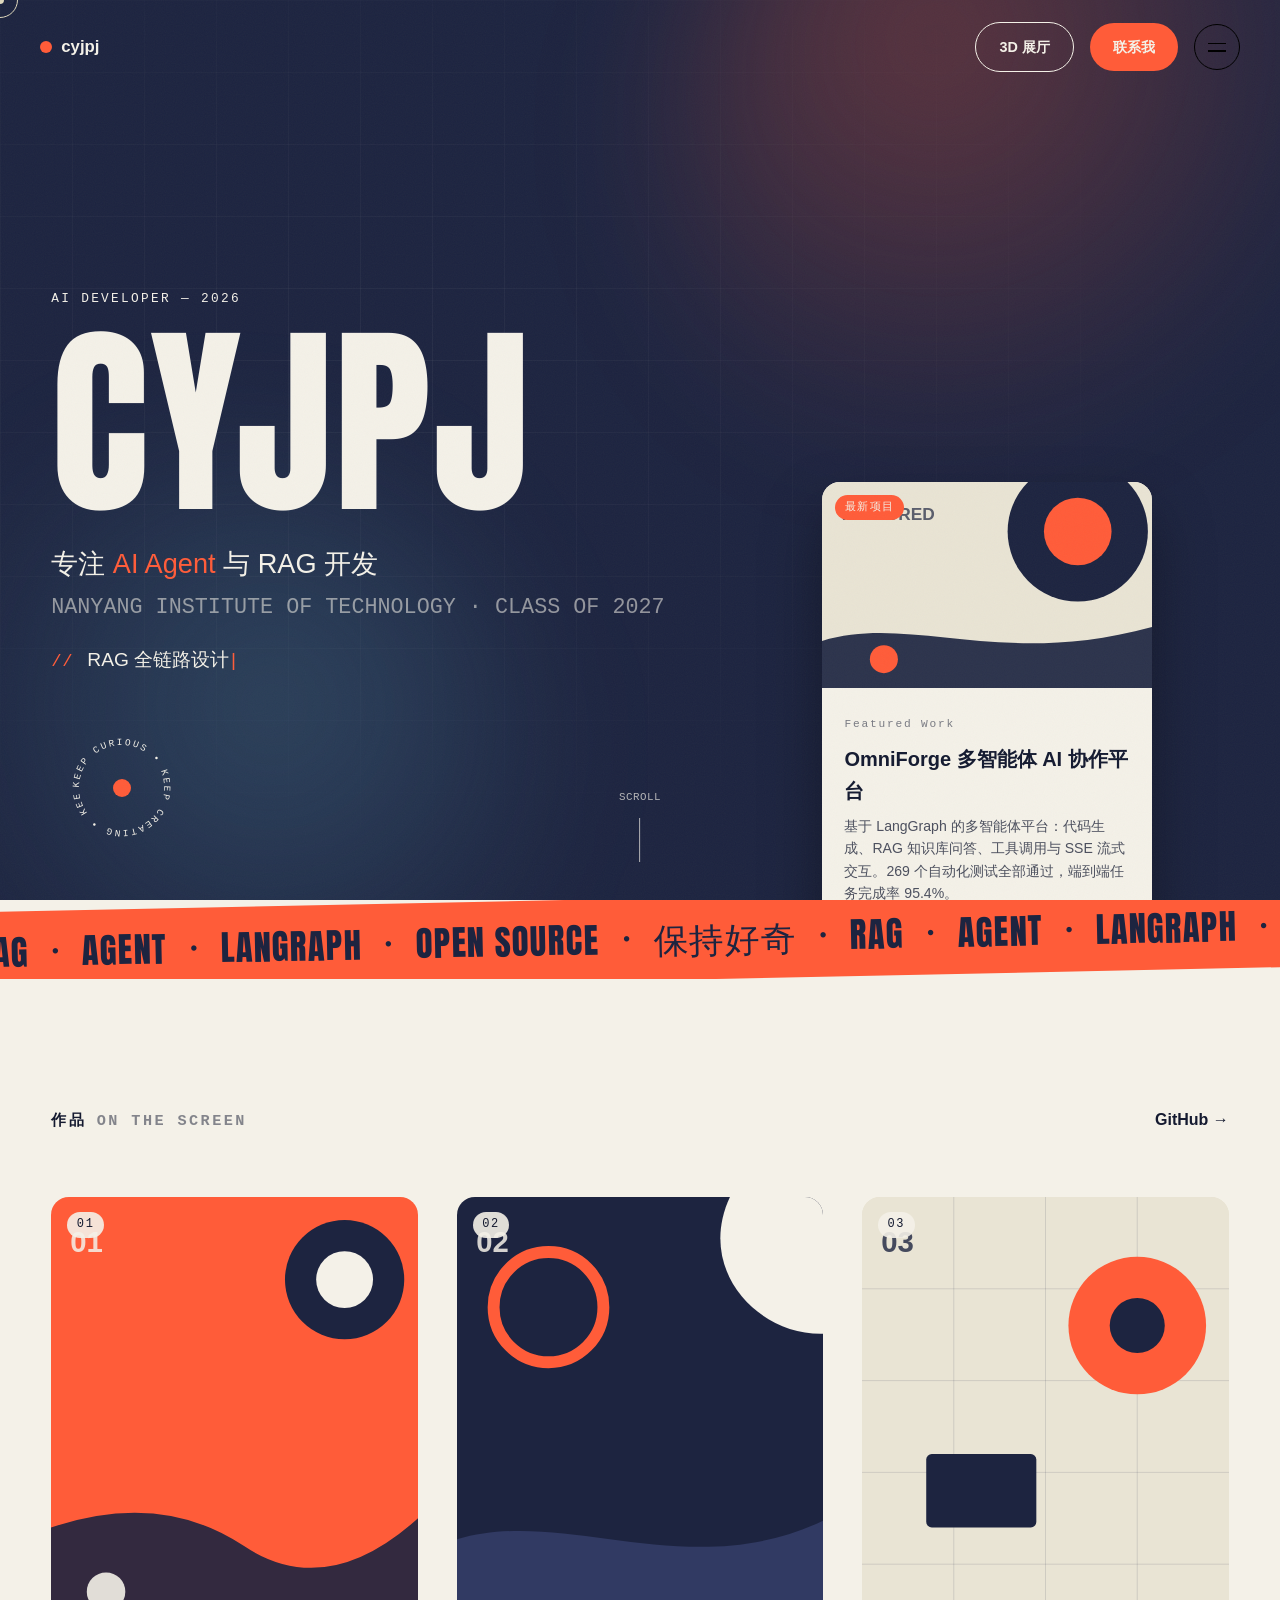
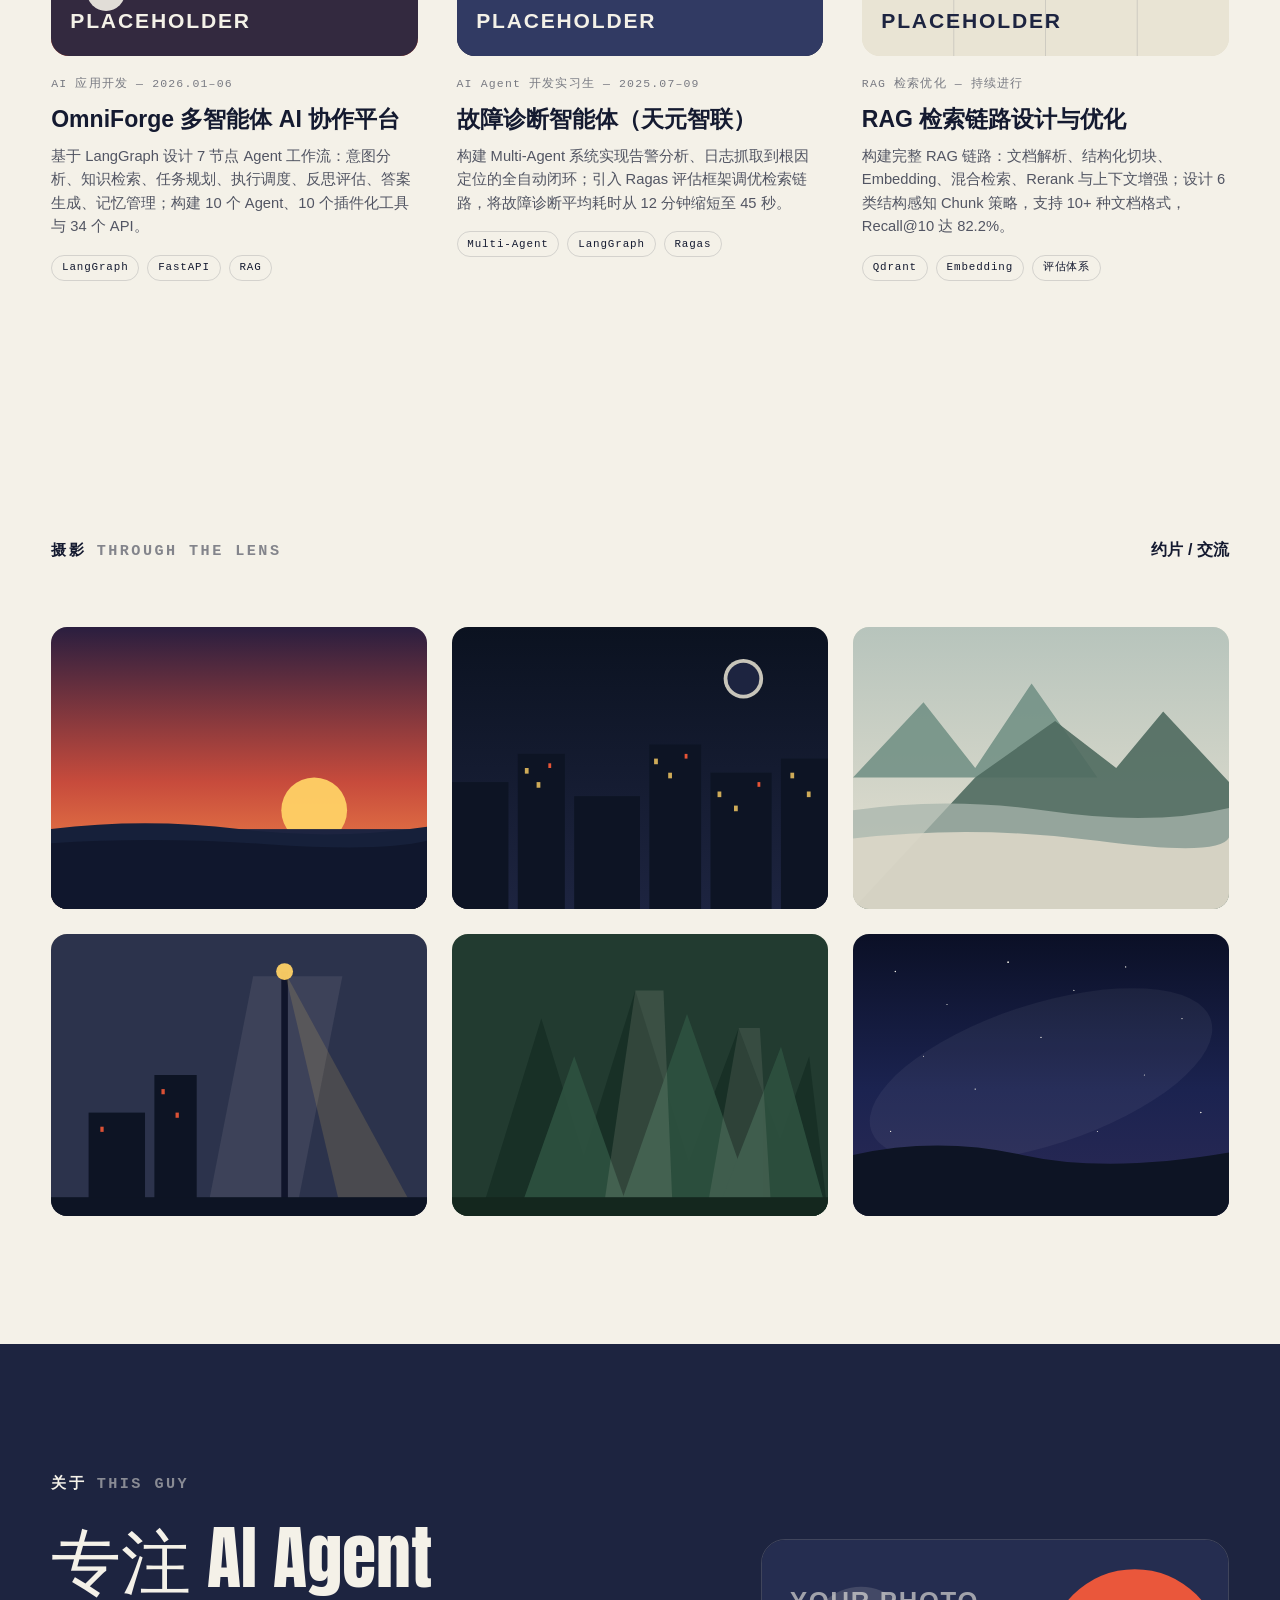
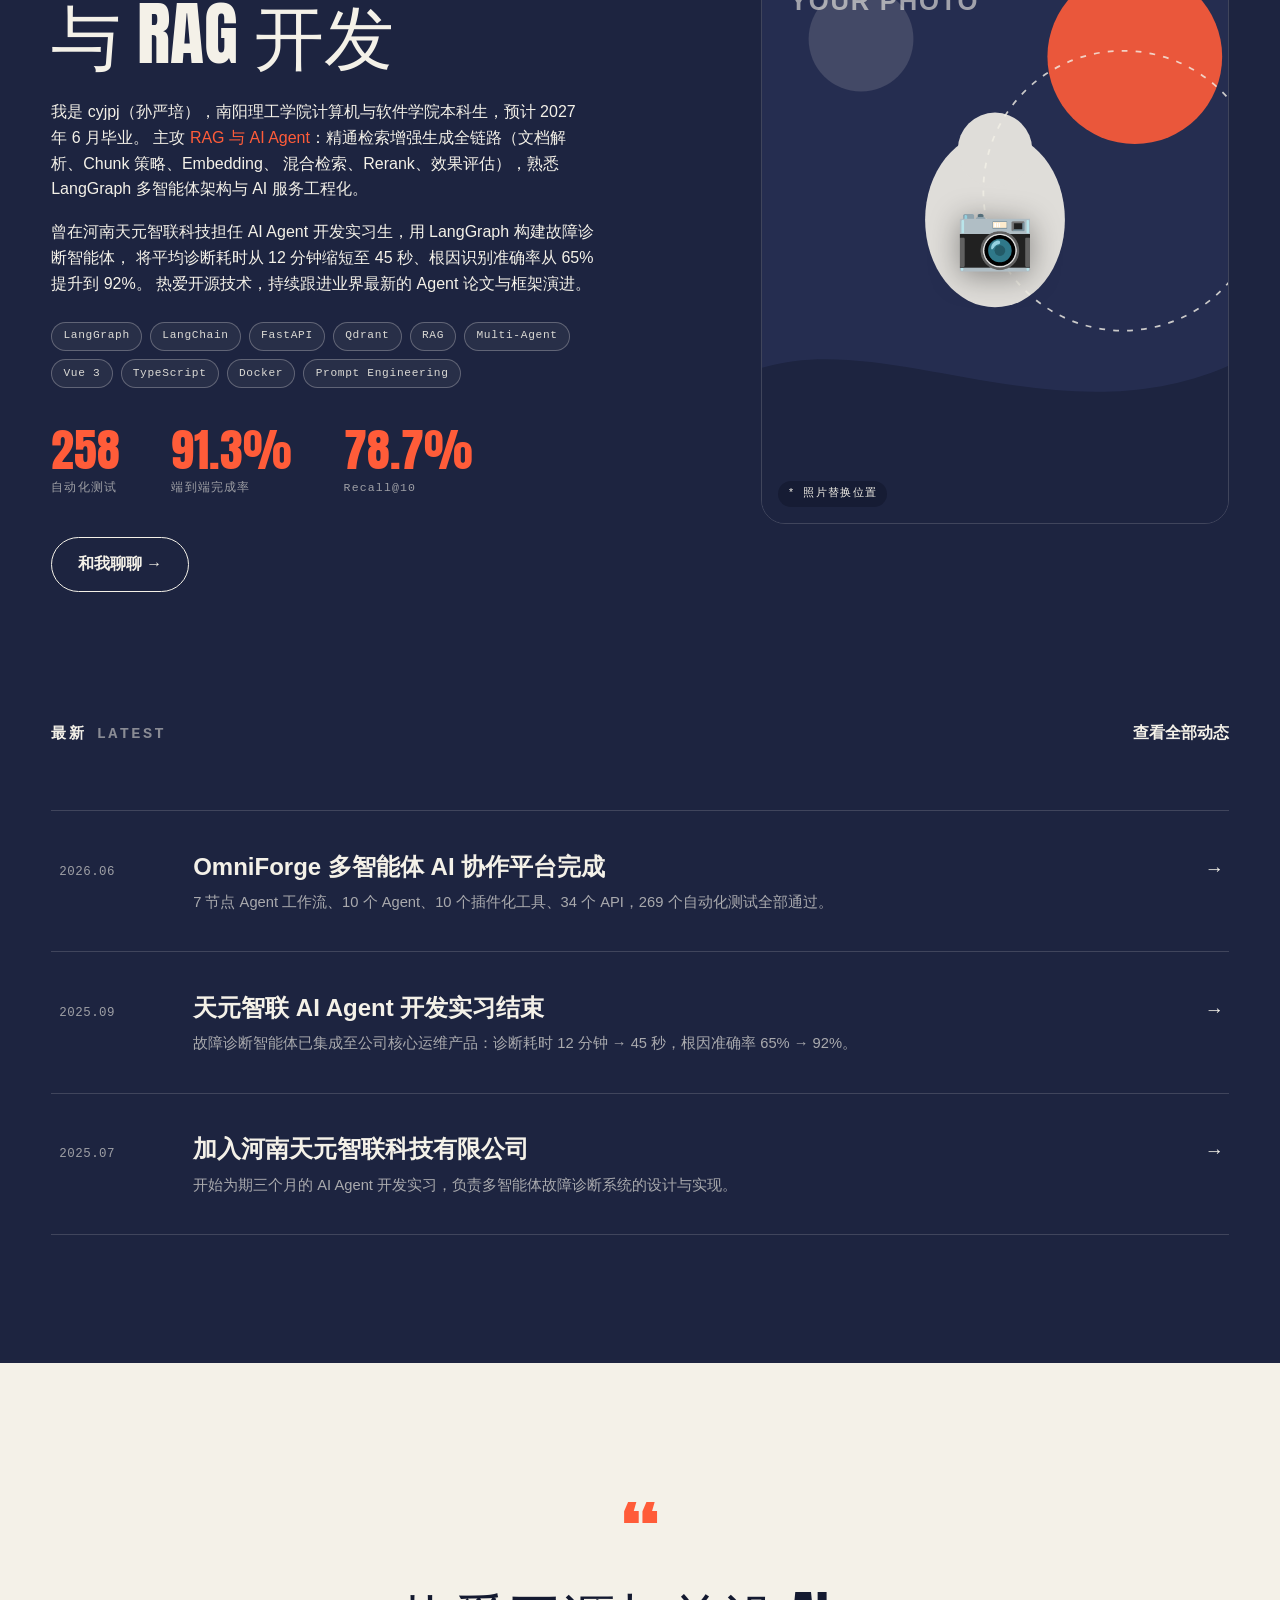
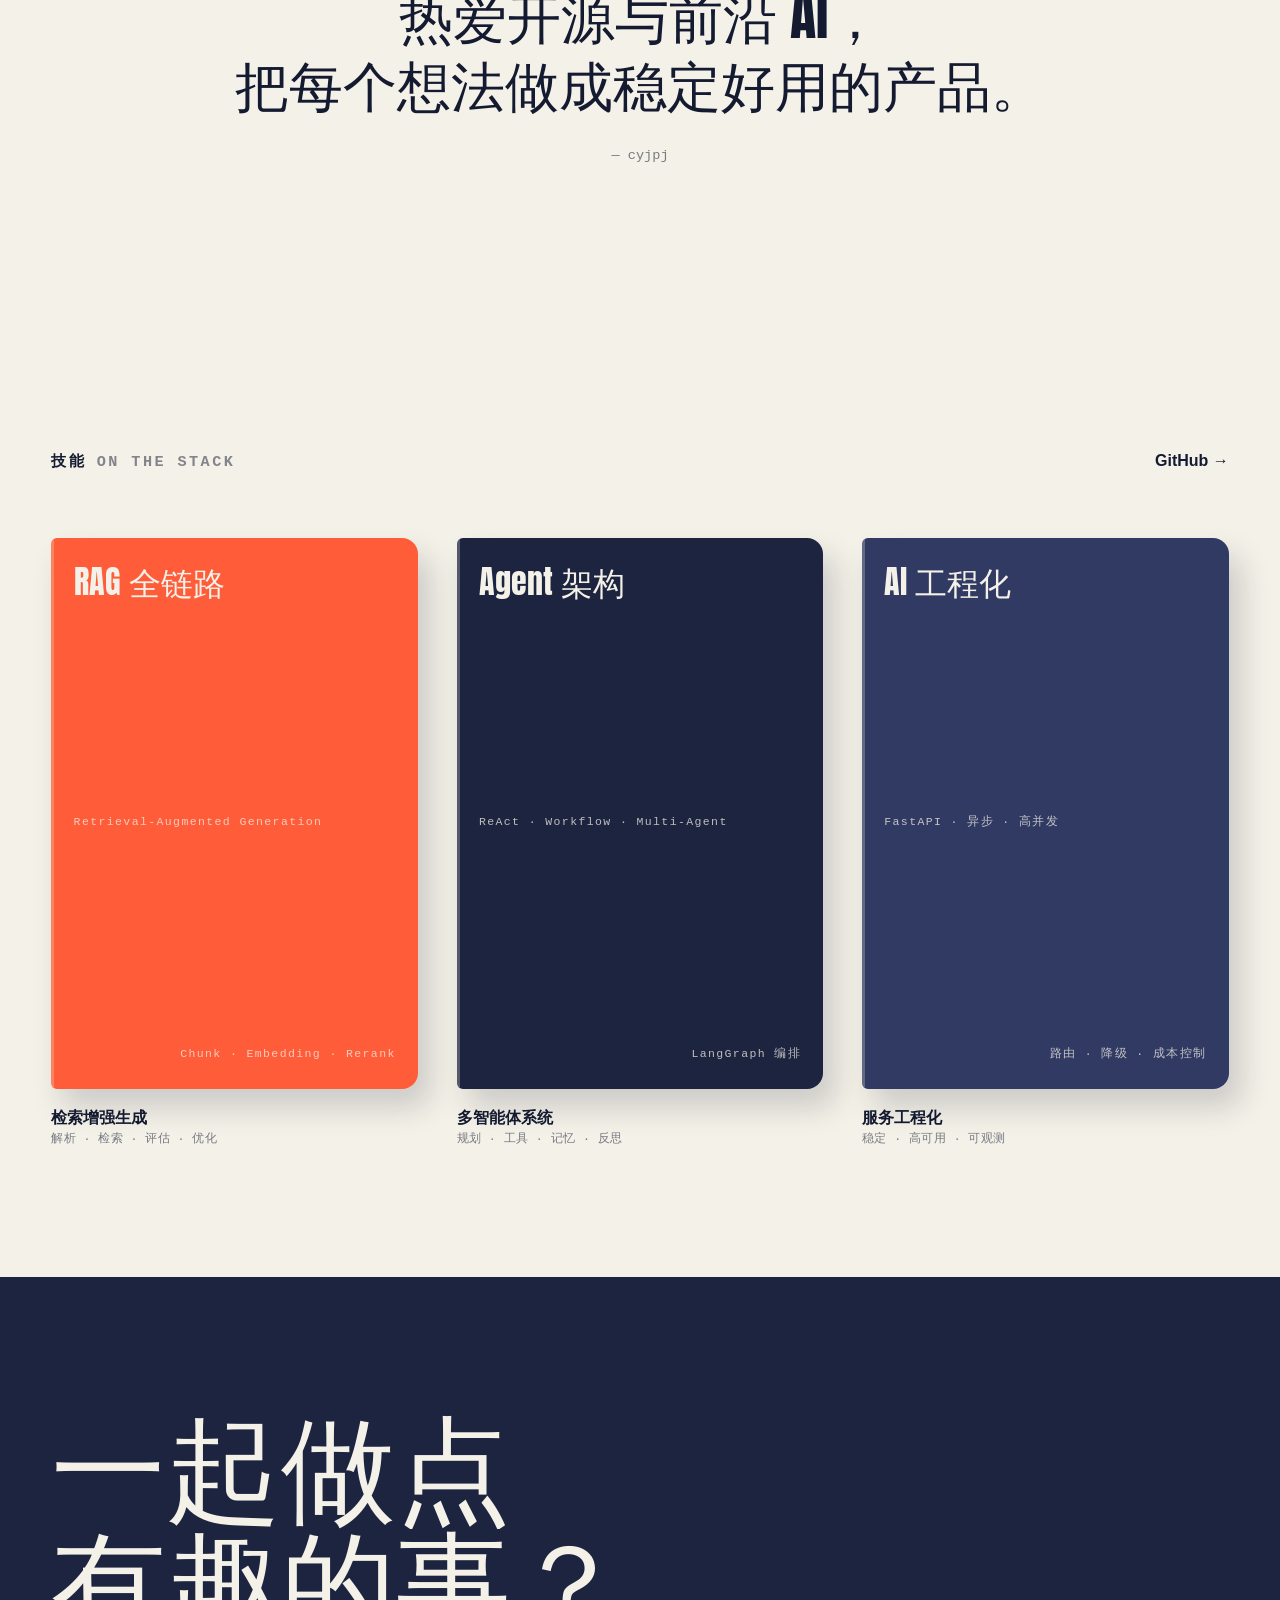
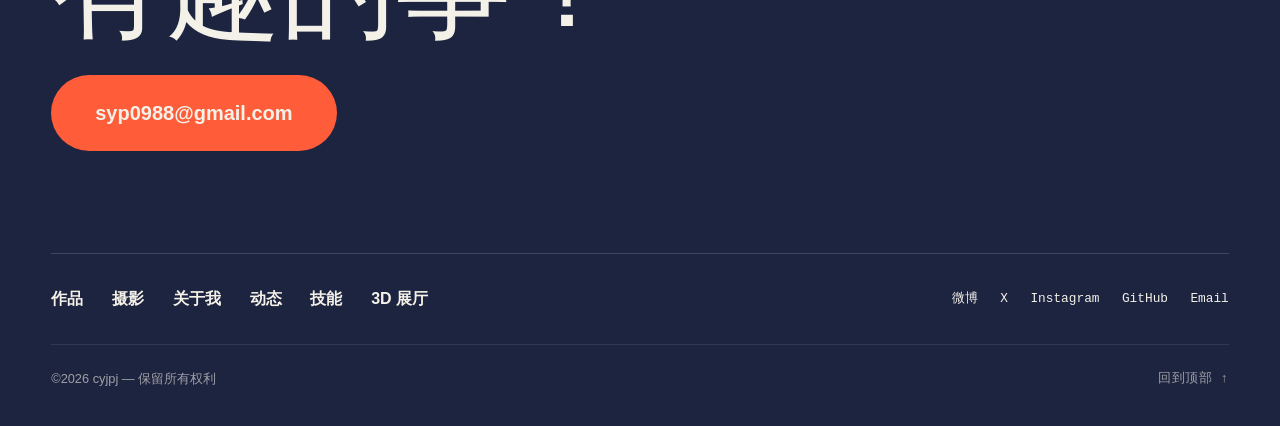
==== commit c135a75a: "feat: rename 3D entry to 3D exhibition, new favicon, image config (js/images.js)" ====
--- a/index.html
+++ b/index.html
@@ -7,7 +7,7 @@
   <meta name="description" content="cyjpj（孙严培）——专注 RAG 与 AI Agent 开发的本科生，南阳理工学院计算机与软件学院。">
 
   <!-- Favicon（可替换为你自己的图标） -->
-<link rel="icon" href="data:image/svg+xml,%3Csvg xmlns='http://www.w3.org/2000/svg' viewBox='0 0 64 64'%3E%3Crect width='64' height='64' rx='14' fill='%231D2440'/%3E%3Ccircle cx='46' cy='18' r='9' fill='%23FF5C39'/%3E%3Ctext x='14' y='46' font-family='Arial' font-weight='900' font-size='34' fill='%23F4F1E8'%3ECY%3C/text%3E%3C/svg%3E">
+  <link rel="icon" href="data:image/svg+xml,%3Csvg xmlns='http://www.w3.org/2000/svg' viewBox='0 0 64 64'%3E%3Crect width='64' height='64' rx='14' fill='%231D2440'/%3E%3Ccircle cx='44' cy='20' r='12' fill='%23FF5C39'/%3E%3Ccircle cx='22' cy='42' r='7' fill='%23F4F1E8'/%3E%3C/svg%3E">
 
   <!-- 字体：Anton（英文大标题）+ Noto Sans SC（中文黑体）+ Space Grotesk（正文）+ Space Mono（标签） -->
   <link rel="preconnect" href="https://fonts.googleapis.com">
@@ -44,7 +44,7 @@
       cyjpj
     </a>
     <nav class="header-nav" aria-label="主导航">
-      <a href="resume3d/site/" class="btn btn-pill btn-3d">3D 简历</a>
+      <a href="resume3d/site/" class="btn btn-pill btn-3d">3D 展厅</a>
       <a href="#contact" class="btn btn-pill btn-coral">联系我</a>
       <button class="burger" id="burger" aria-label="打开菜单" aria-expanded="false" aria-controls="menu">
         <span class="burger-line"></span>
@@ -62,7 +62,7 @@
       <a href="#latest" class="menu-link"><span class="menu-index">04</span>动态</a>
       <a href="#skills" class="menu-link"><span class="menu-index">05</span>技能</a>
       <a href="#contact" class="menu-link"><span class="menu-index">06</span>联系</a>
-      <a href="resume3d/site/" class="menu-link"><span class="menu-index">07</span>3D 简历</a>
+      <a href="resume3d/site/" class="menu-link"><span class="menu-index">07</span>3D 展厅</a>
     </nav>
     <div class="menu-foot">
       <p class="menu-mail">syp0988@gmail.com</p>
@@ -96,7 +96,7 @@
         <!-- 最新作品卡片 -->
         <a href="#works" class="hero-card" data-reveal>
           <div class="hero-card-media">
-            <img src="assets/featured.svg" alt="最新作品封面占位图">
+            <img src="assets/featured.svg" alt="最新作品封面占位图" data-img="featured">
             <span class="hero-card-badge mono">最新项目</span>
           </div>
           <div class="hero-card-body">
@@ -149,7 +149,7 @@
           <article class="work-card" data-reveal>
             <a href="#" class="work-card-link">
               <div class="work-media">
-                <img src="assets/work-1.svg" alt="项目一占位图">
+                <img src="assets/work-1.svg" alt="项目一占位图" data-img="work-1">
                 <span class="work-num mono">01</span>
               </div>
               <div class="work-body">
@@ -166,7 +166,7 @@
           <article class="work-card" data-reveal>
             <a href="#" class="work-card-link">
               <div class="work-media">
-                <img src="assets/work-2.svg" alt="项目二占位图">
+                <img src="assets/work-2.svg" alt="项目二占位图" data-img="work-2">
                 <span class="work-num mono">02</span>
               </div>
               <div class="work-body">
@@ -183,7 +183,7 @@
           <article class="work-card" data-reveal>
             <a href="#" class="work-card-link">
               <div class="work-media">
-                <img src="assets/work-3.svg" alt="项目三占位图">
+                <img src="assets/work-3.svg" alt="项目三占位图" data-img="work-3">
                 <span class="work-num mono">03</span>
               </div>
               <div class="work-body">
@@ -211,7 +211,7 @@
         <div class="photo-grid">
           <figure class="photo-card" data-reveal>
             <button class="photo-open" data-full="assets/photo-1.svg" data-caption="日落时分 · 海边" aria-label="查看大图：日落时分">
-              <img src="assets/photo-1.svg" alt="日落时分" loading="lazy">
+              <img src="assets/photo-1.svg" alt="日落时分" loading="lazy" data-img="photo-1">
               <figcaption>
                 <span class="photo-title">日落时分</span>
                 <span class="mono photo-loc">海边 · 占位照片</span>
@@ -220,7 +220,7 @@
           </figure>
           <figure class="photo-card" data-reveal>
             <button class="photo-open" data-full="assets/photo-2.svg" data-caption="城市夜色 · 街头" aria-label="查看大图：城市夜色">
-              <img src="assets/photo-2.svg" alt="城市夜色" loading="lazy">
+              <img src="assets/photo-2.svg" alt="城市夜色" loading="lazy" data-img="photo-2">
               <figcaption>
                 <span class="photo-title">城市夜色</span>
                 <span class="mono photo-loc">街头 · 占位照片</span>
@@ -229,7 +229,7 @@
           </figure>
           <figure class="photo-card" data-reveal>
             <button class="photo-open" data-full="assets/photo-3.svg" data-caption="山间晨雾 · 远行" aria-label="查看大图：山间晨雾">
-              <img src="assets/photo-3.svg" alt="山间晨雾" loading="lazy">
+              <img src="assets/photo-3.svg" alt="山间晨雾" loading="lazy" data-img="photo-3">
               <figcaption>
                 <span class="photo-title">山间晨雾</span>
                 <span class="mono photo-loc">远行 · 占位照片</span>
@@ -238,7 +238,7 @@
           </figure>
           <figure class="photo-card" data-reveal>
             <button class="photo-open" data-full="assets/photo-4.svg" data-caption="街头光影 · 老城" aria-label="查看大图：街头光影">
-              <img src="assets/photo-4.svg" alt="街头光影" loading="lazy">
+              <img src="assets/photo-4.svg" alt="街头光影" loading="lazy" data-img="photo-4">
               <figcaption>
                 <span class="photo-title">街头光影</span>
                 <span class="mono photo-loc">老城 · 占位照片</span>
@@ -247,7 +247,7 @@
           </figure>
           <figure class="photo-card" data-reveal>
             <button class="photo-open" data-full="assets/photo-5.svg" data-caption="森林深处 · 徒步" aria-label="查看大图：森林深处">
-              <img src="assets/photo-5.svg" alt="森林深处" loading="lazy">
+              <img src="assets/photo-5.svg" alt="森林深处" loading="lazy" data-img="photo-5">
               <figcaption>
                 <span class="photo-title">森林深处</span>
                 <span class="mono photo-loc">徒步 · 占位照片</span>
@@ -256,7 +256,7 @@
           </figure>
           <figure class="photo-card" data-reveal>
             <button class="photo-open" data-full="assets/photo-6.svg" data-caption="星空之下 · 露营" aria-label="查看大图：星空之下">
-              <img src="assets/photo-6.svg" alt="星空之下" loading="lazy">
+              <img src="assets/photo-6.svg" alt="星空之下" loading="lazy" data-img="photo-6">
               <figcaption>
                 <span class="photo-title">星空之下</span>
                 <span class="mono photo-loc">露营 · 占位照片</span>
@@ -295,8 +295,8 @@
         </div>
 
         <div class="about-portrait" data-reveal>
-          <img src="assets/portrait.svg" alt="个人照片占位图">
-          <span class="portrait-initials">CY</span>
+          <img src="assets/portrait.svg" alt="个人照片占位图" data-img="portrait">
+          <span class="portrait-initials">📷</span>
           <span class="portrait-tag mono">* 照片替换位置</span>
         </div>
       </div>
@@ -404,7 +404,7 @@
           <a href="#about">关于我</a>
           <a href="#latest">动态</a>
           <a href="#skills">技能</a>
-          <a href="resume3d/site/">3D 简历</a>
+          <a href="resume3d/site/">3D 展厅</a>
         </nav>
         <div class="footer-socials">
           <a href="#" aria-label="微博">微博</a>
@@ -434,6 +434,7 @@
     </figure>
   </div>
 
+  <script src="js/images.js"></script>
   <script src="js/main.js"></script>
 </body>
 </html>
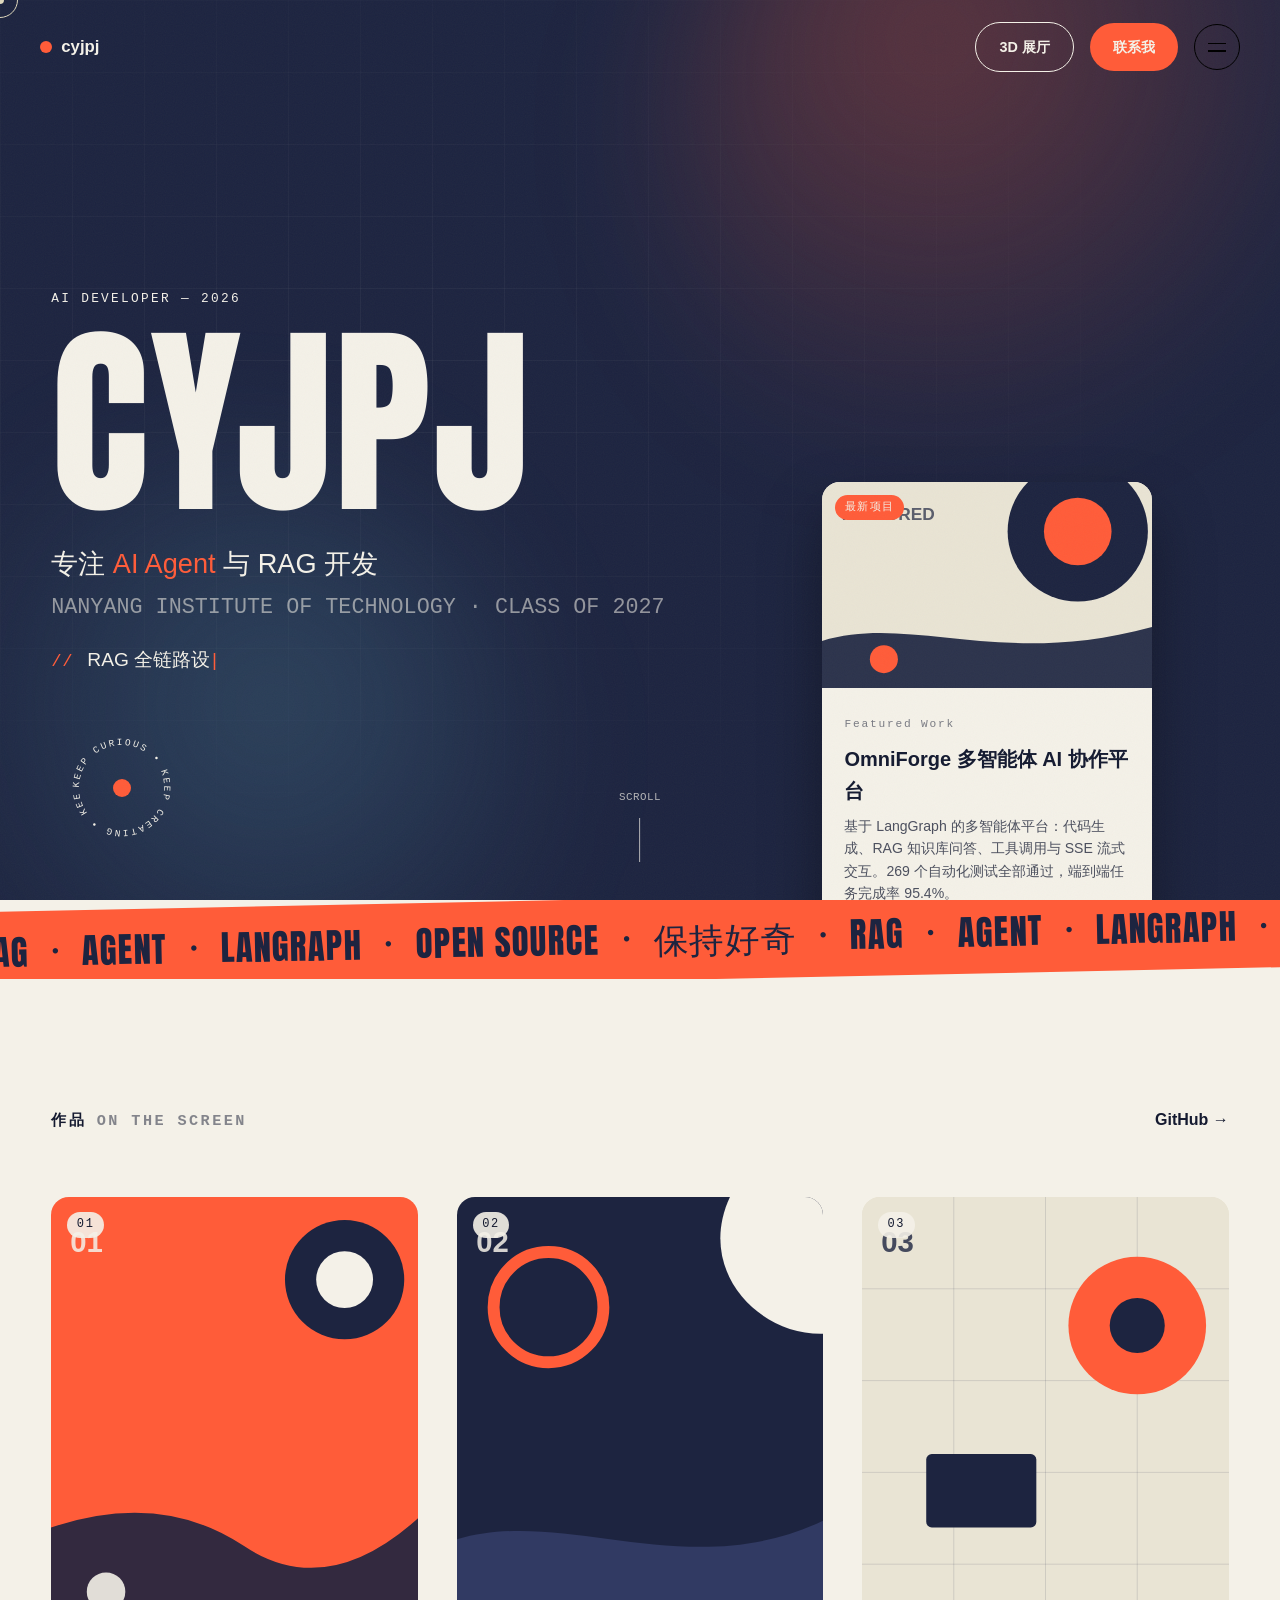
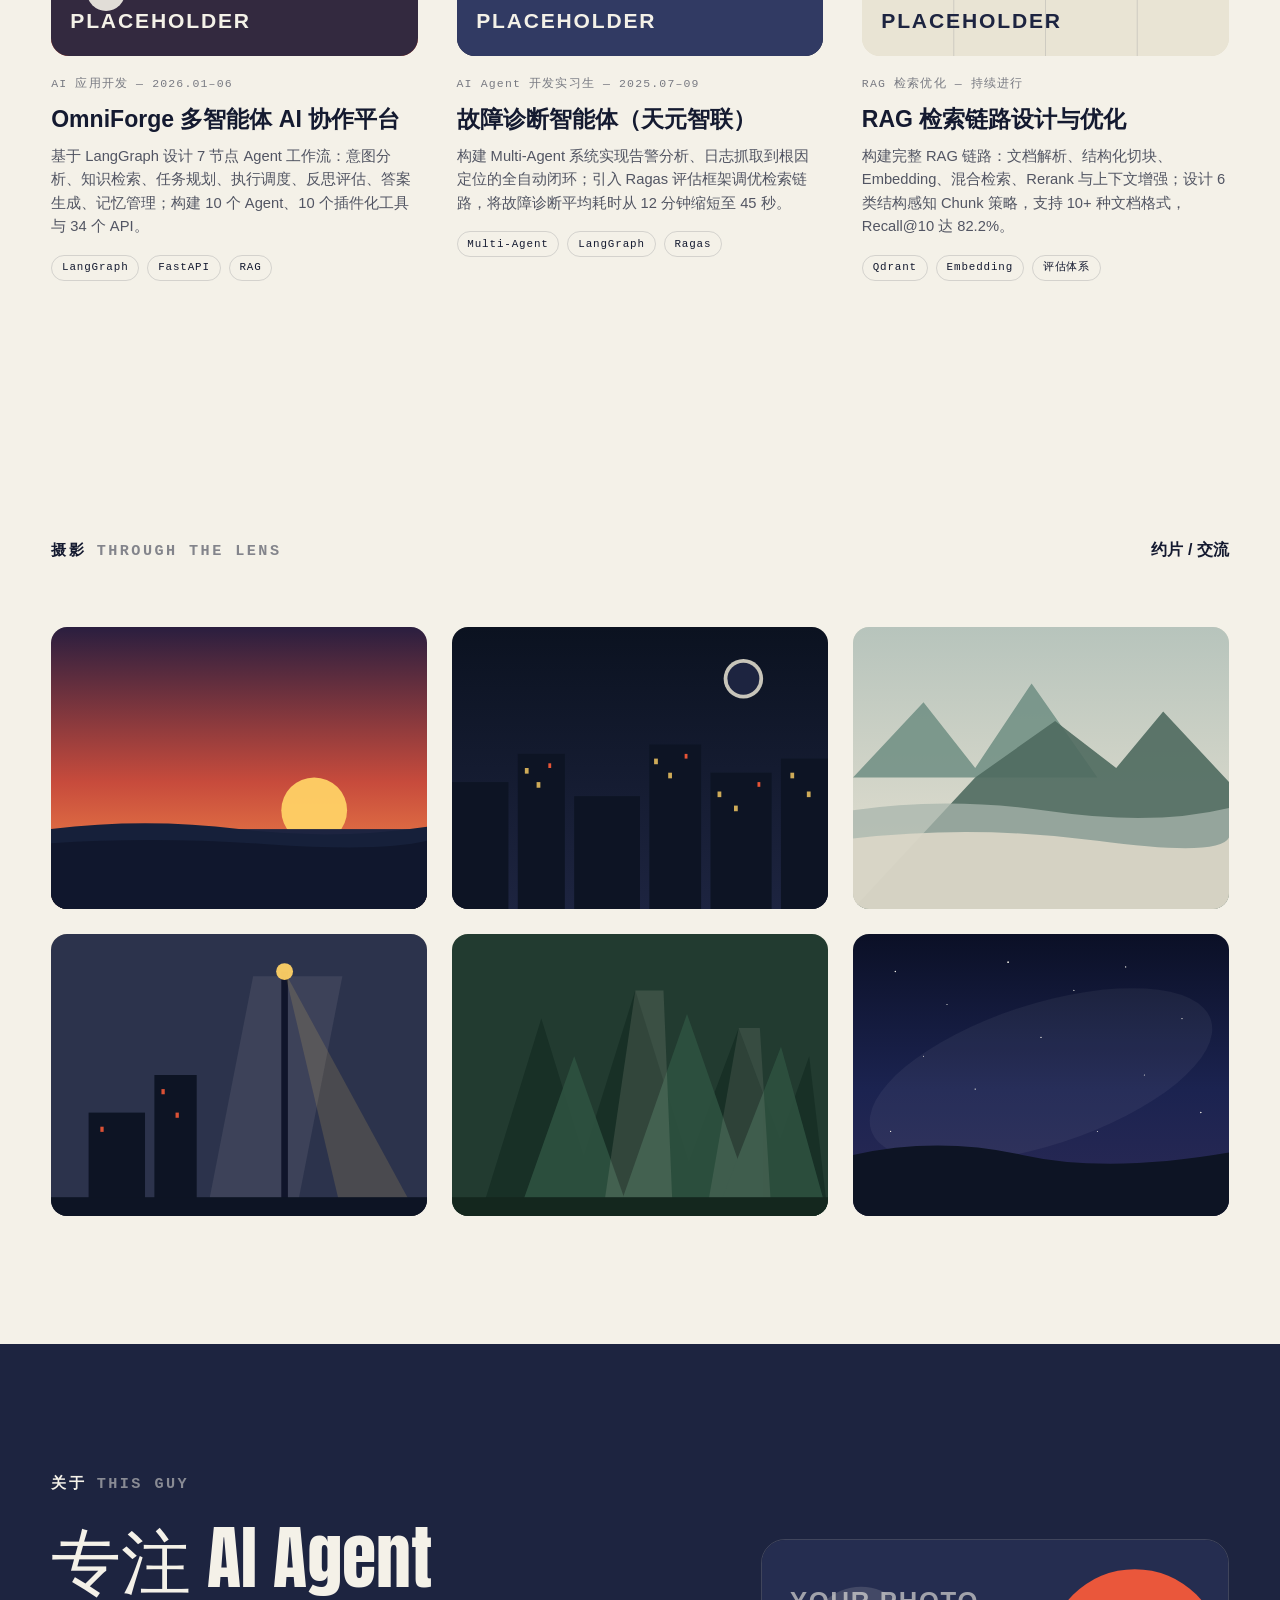
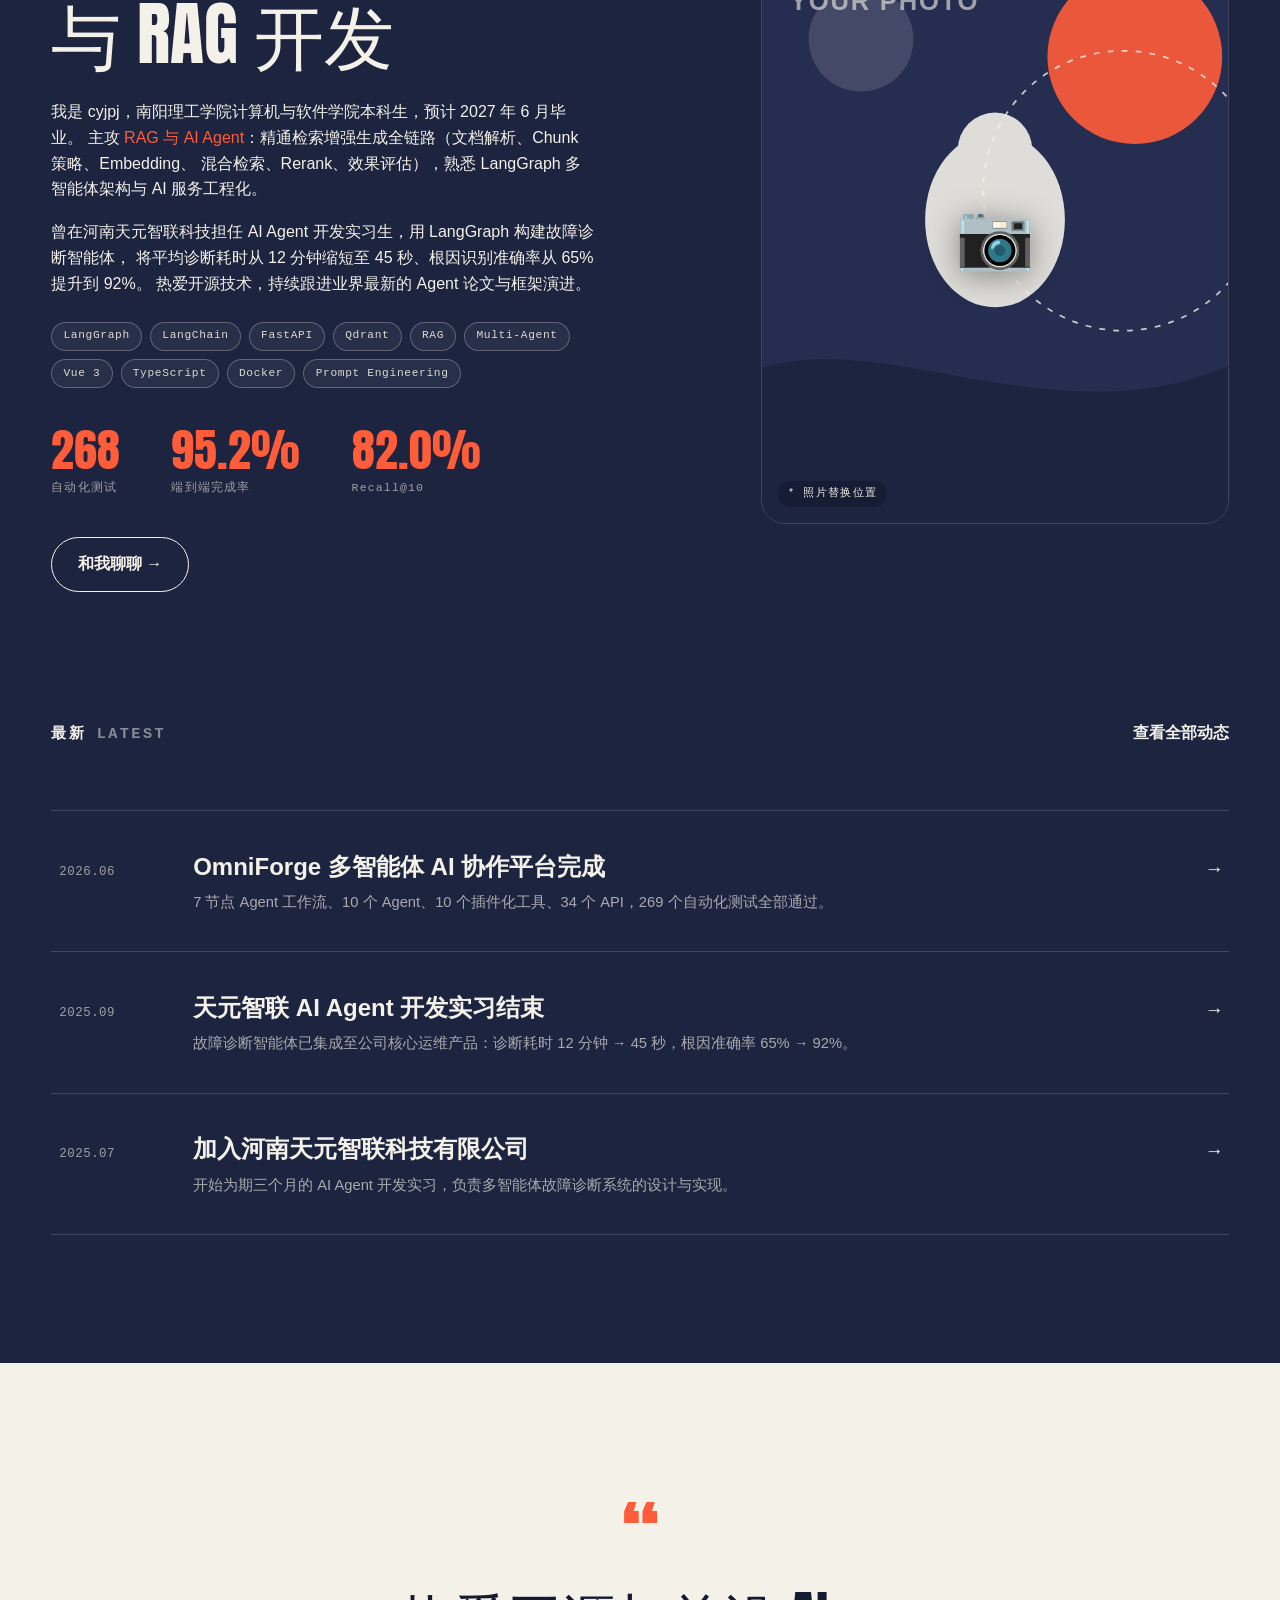
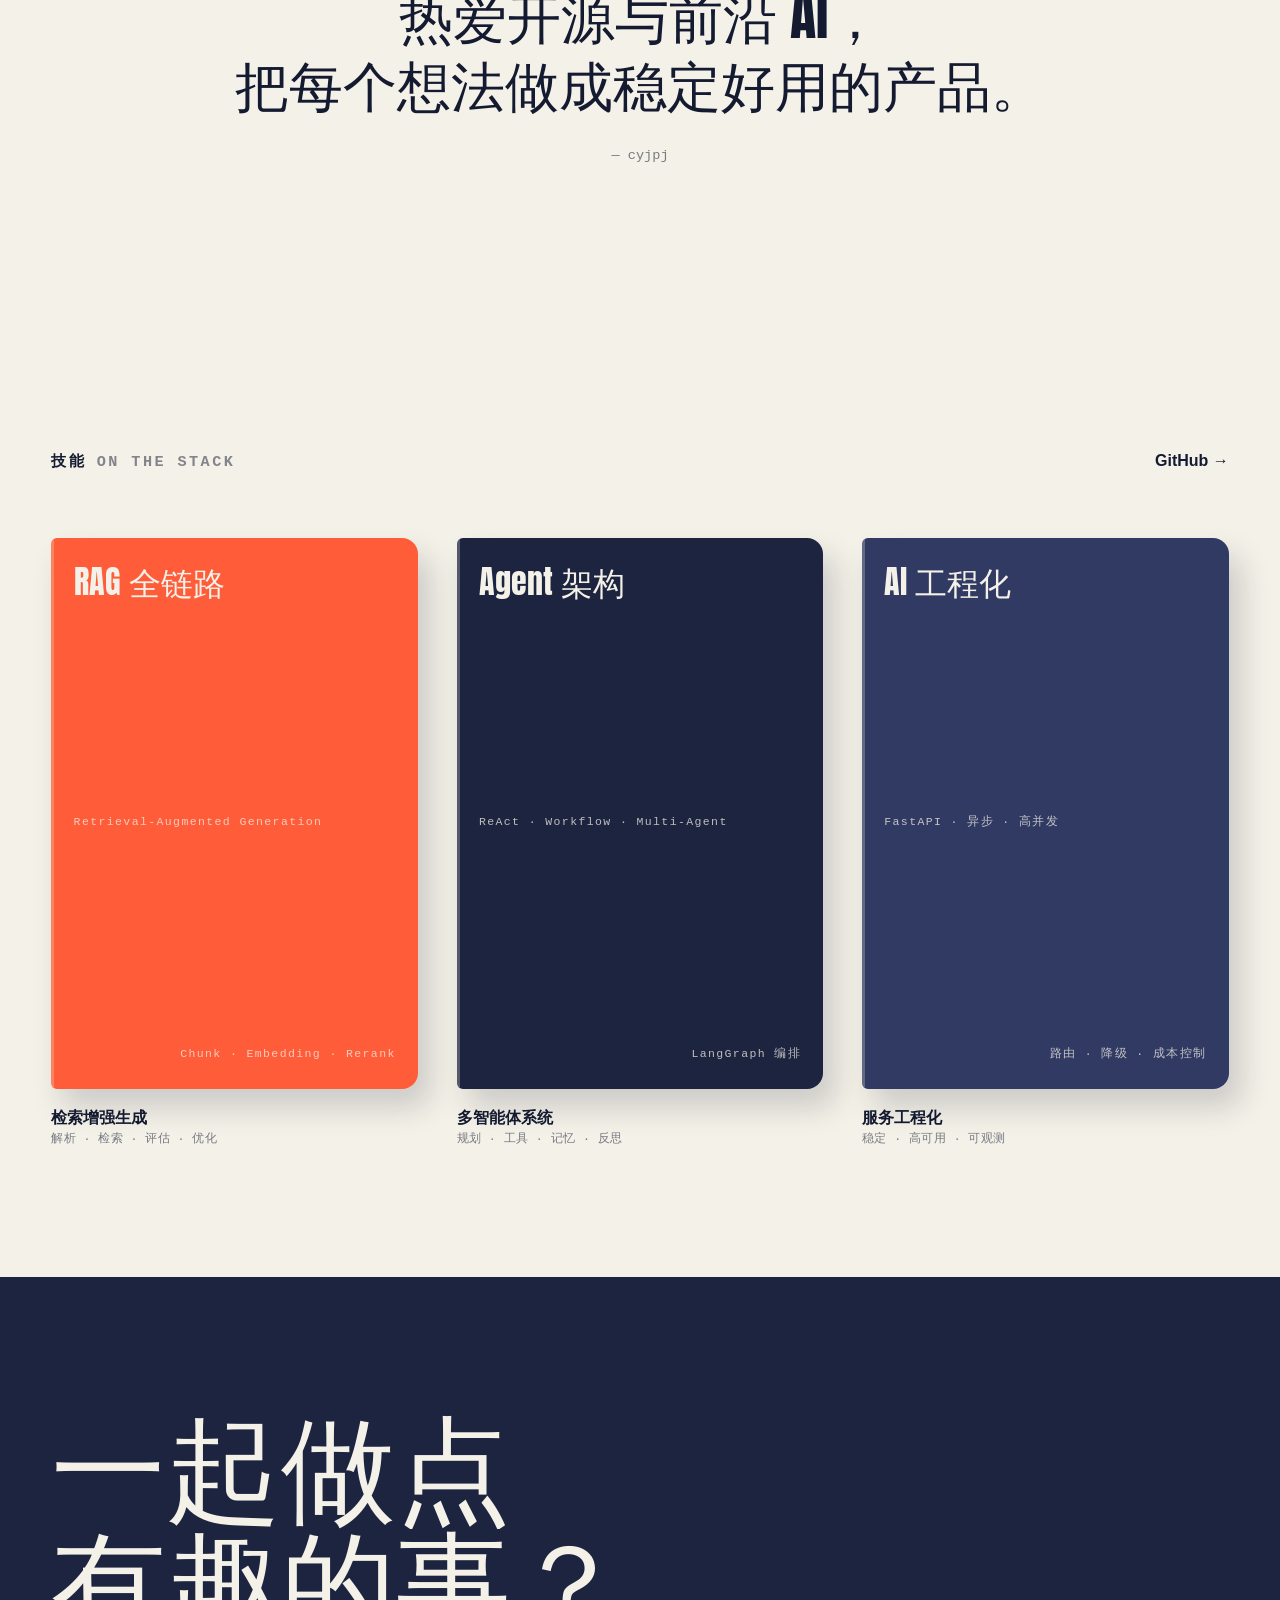
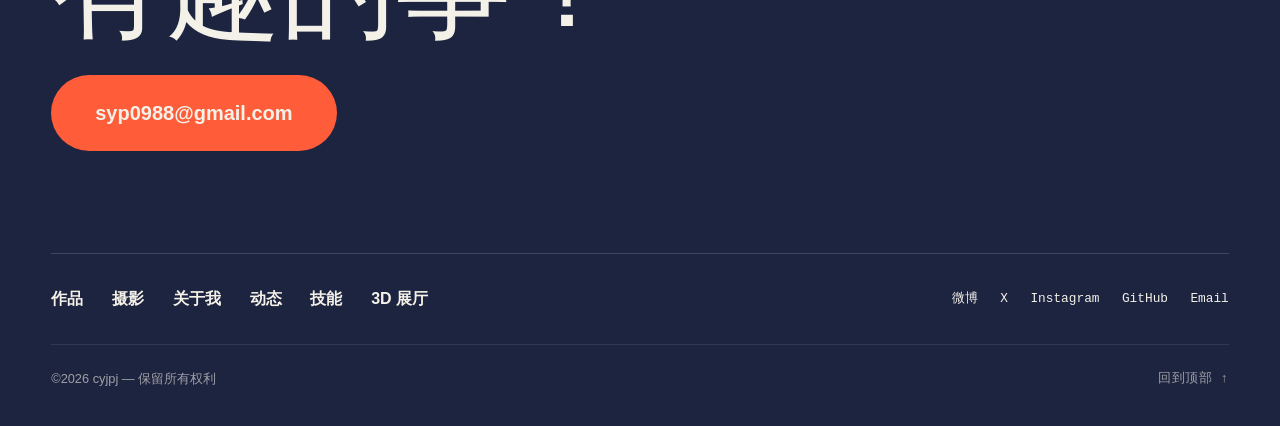
==== commit e80bfa46: "chore: remove personal name and phone number from site content" ====
--- a/index.html
+++ b/index.html
@@ -4,7 +4,7 @@
   <meta charset="UTF-8">
   <meta name="viewport" content="width=device-width, initial-scale=1">
   <title>cyjpj — AI 开发者 · RAG & Agent</title>
-  <meta name="description" content="cyjpj（孙严培）——专注 RAG 与 AI Agent 开发的本科生，南阳理工学院计算机与软件学院。">
+  <meta name="description" content="cyjpj——专注 RAG 与 AI Agent 开发的本科生，南阳理工学院计算机与软件学院。">
 
   <!-- Favicon（可替换为你自己的图标） -->
   <link rel="icon" href="data:image/svg+xml,%3Csvg xmlns='http://www.w3.org/2000/svg' viewBox='0 0 64 64'%3E%3Crect width='64' height='64' rx='14' fill='%231D2440'/%3E%3Ccircle cx='44' cy='20' r='12' fill='%23FF5C39'/%3E%3Ccircle cx='22' cy='42' r='7' fill='%23F4F1E8'/%3E%3C/svg%3E">
@@ -274,7 +274,7 @@
           <h2 class="section-label mono section-label-light" data-reveal>关于 <em>this guy</em></h2>
           <h3 class="about-headline" data-split data-reveal>专注 AI Agent<br>与 RAG 开发</h3>
           <p class="about-text" data-reveal>
-            我是 cyjpj（孙严培），南阳理工学院计算机与软件学院本科生，预计 2027 年 6 月毕业。
+            我是 cyjpj，南阳理工学院计算机与软件学院本科生，预计 2027 年 6 月毕业。
             主攻 <em>RAG 与 AI Agent</em>：精通检索增强生成全链路（文档解析、Chunk 策略、Embedding、
             混合检索、Rerank、效果评估），熟悉 LangGraph 多智能体架构与 AI 服务工程化。
           </p>
